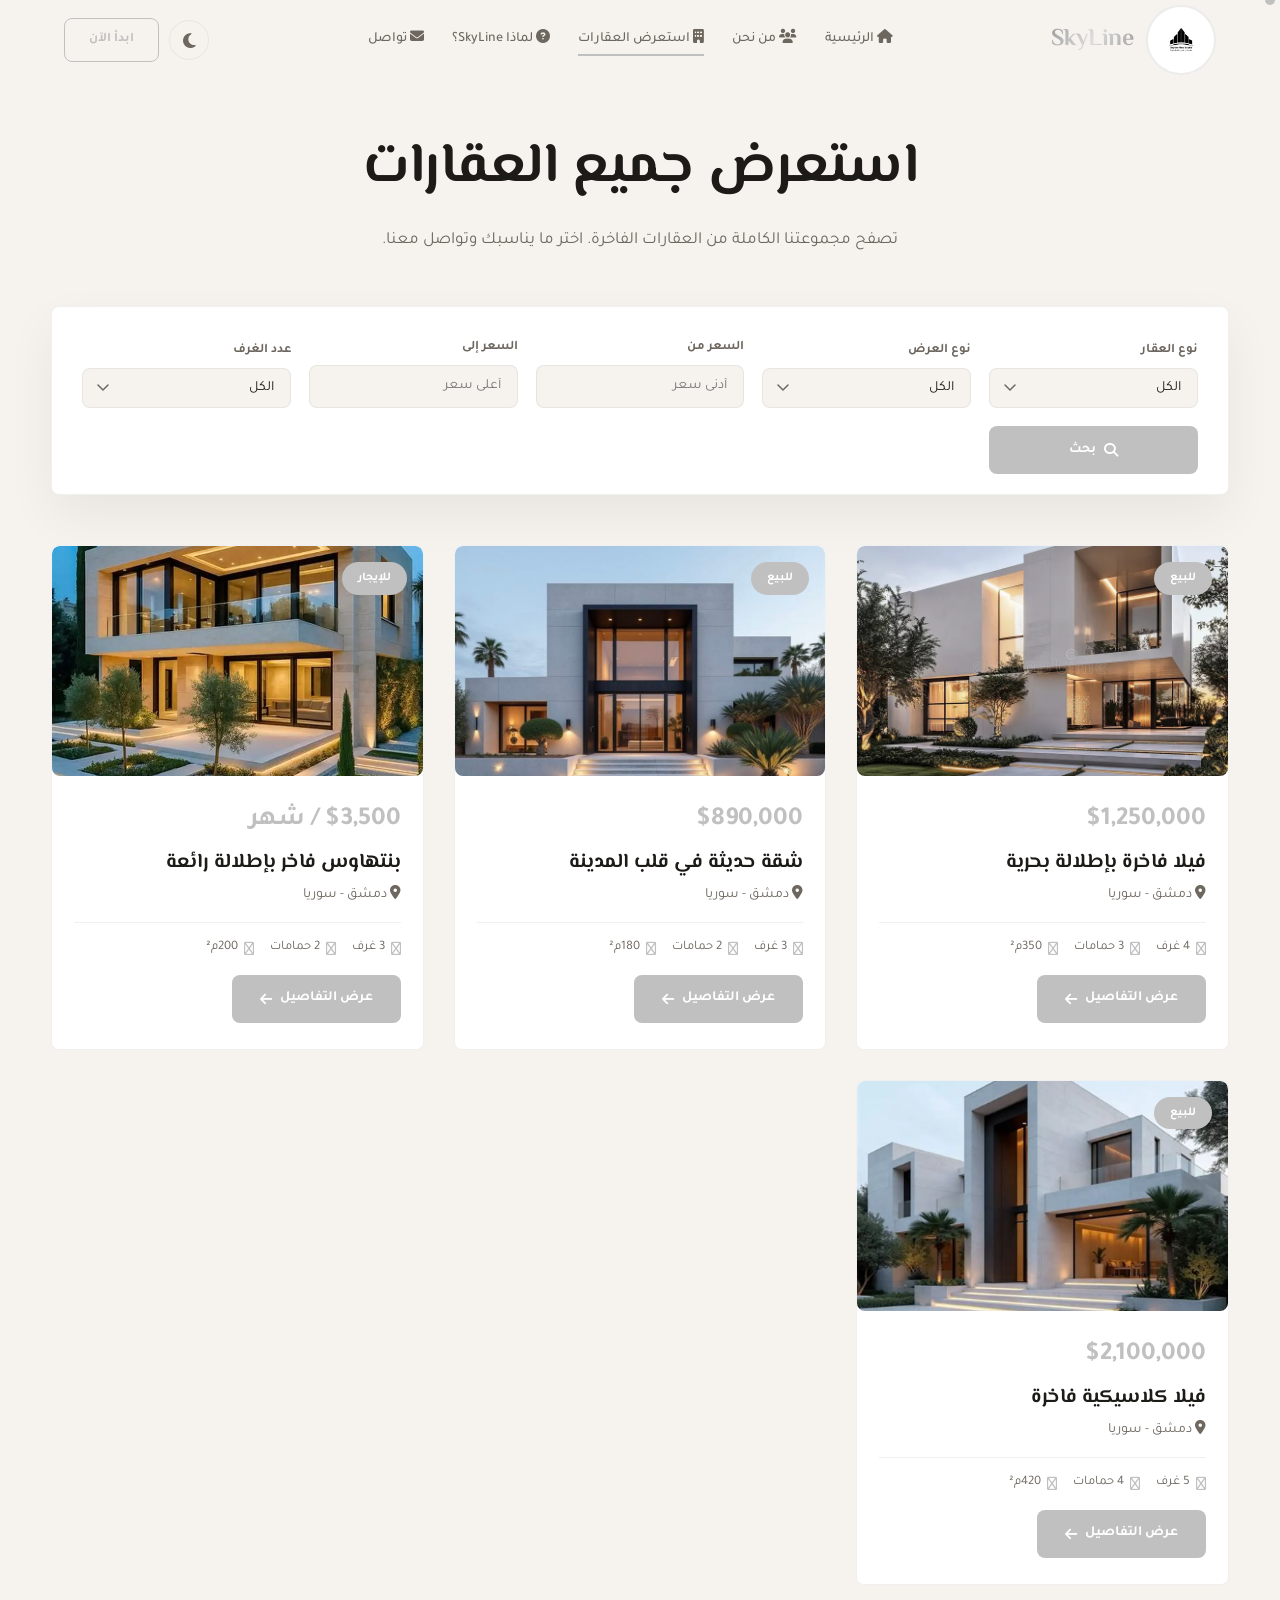
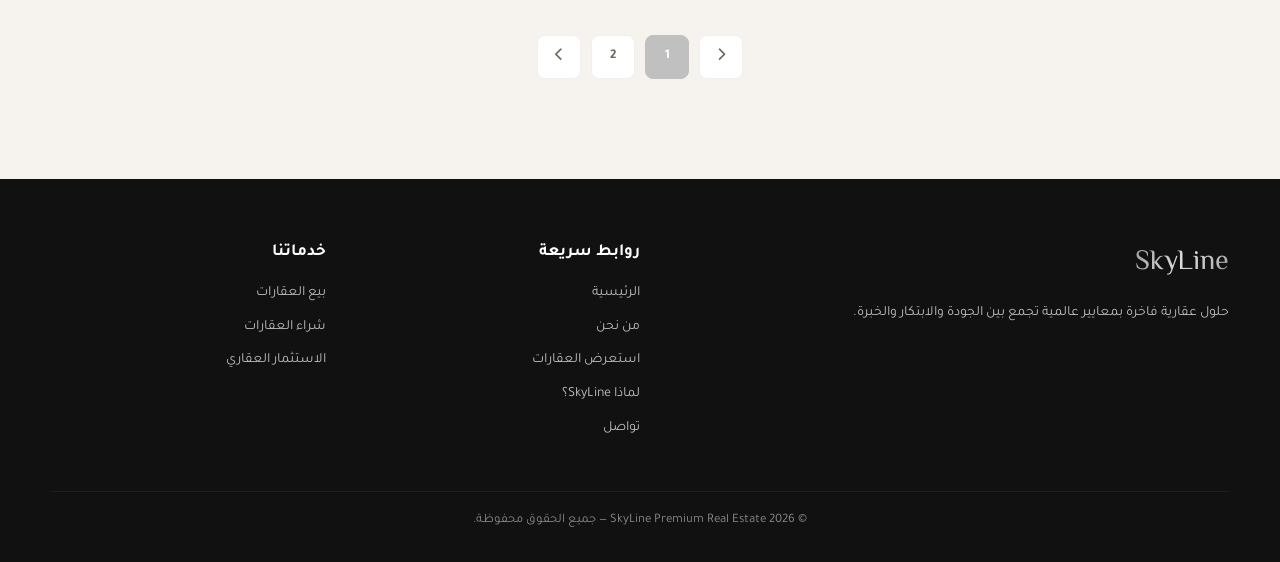
==== properties.html @ 8d7f26a7 "first commit" ====
<!DOCTYPE html>
<html lang="ar" dir="rtl">
<head>
  <meta charset="UTF-8" />
  <meta name="viewport" content="width=device-width, initial-scale=1.0" />
  <title>استعرض العقارات | SkyLine Premium</title>

  <!-- ====== الخطوط ====== -->
  <link rel="preconnect" href="https://fonts.googleapis.com" />
  <link rel="preconnect" href="https://fonts.gstatic.com" crossorigin />
  <link href="https://fonts.googleapis.com/css2?family=El+Messiri:wght@400;500;600;700&family=Tajawal:wght@300;400;500;700;800&display=swap" rel="stylesheet" />

  <!-- ====== Font Awesome ====== -->
  <link href="https://cdnjs.cloudflare.com/ajax/libs/font-awesome/6.6.0/css/all.min.css" rel="stylesheet" />

  <link rel="stylesheet" href="css/properties.css">
</head>

<body>

  <!-- ===== شاشة التحميل ===== -->
  <div class="loader" id="loader">
    <div class="loader-logo">
      <img src="img/1.jpg" alt="SkyLine" />
    </div>
    <div class="loader-bar-wrap">
      <div class="loader-bar"></div>
    </div>
    <p class="loader-text">نحن نبني ثقتك.. تفصيلاً تفصيلاً</p>
  </div>

  <!-- ===== المؤشر المخصص ===== -->
  <div class="cursor"></div>

  <!-- ===== الناف بار ===== -->
  <header class="navbar" id="navbar">
    <div class="nav-logo">
      <div class="nav-logo-badge">
        <img src="img/1.jpg" alt="شعار SkyLine" />
      </div>
      <div class="nav-logo-text">SkyLine</div>
    </div>

    <ul class="nav-links" id="navLinks">
      <button class="close-menu" id="closeMenu">
        <i class="fa-solid fa-xmark"></i>
      </button>
      <li><a href="index.html#hero"><i class="fa-solid fa-house"></i> الرئيسية</a></li>
      <li><a href="index.html#who"><i class="fa-solid fa-users"></i> من نحن</a></li>
      <li><a href="properties.html" class="active"><i class="fa-solid fa-building"></i> استعرض العقارات</a></li>
      <li><a href="index.html#faq"><i class="fa-solid fa-circle-question"></i> لماذا SkyLine؟</a></li>
      <li><a href="index.html#contact"><i class="fa-solid fa-envelope"></i> تواصل</a></li>
    </ul>

    <div class="nav-actions">
      <button class="theme-toggle" id="themeToggle" aria-label="تبديل الوضع">
        <i class="fa-solid fa-moon"></i>
      </button>
      <a href="index.html#contact" class="nav-cta">ابدأ الآن</a>
      <button class="nav-burger" id="navBurger" aria-label="فتح القائمة">
        <i class="fa-solid fa-bars"></i>
      </button>
    </div>
  </header>

  <div class="nav-overlay" id="navOverlay"></div>

  <!-- ===== صفحة العقارات ===== -->
  <section class="properties-page">
    <div class="container">

      <!-- العنوان -->
      <div class="properties-header">
        <h1>استعرض جميع العقارات</h1>
        <p>تصفح مجموعتنا الكاملة من العقارات الفاخرة. اختر ما يناسبك وتواصل معنا.</p>
      </div>

      <!-- الفلتر -->
      <div class="filter-section">
        <form id="filterForm">
          <div class="filter-grid">
            <div class="filter-group">
              <label>نوع العقار</label>
              <select id="propertyType">
                <option value="all">الكل</option>
                <option value="villa">فيلا</option>
                <option value="apartment">شقة</option>
                <option value="penthouse">بنتهاوس</option>
              </select>
            </div>
            <div class="filter-group">
              <label>نوع العرض</label>
              <select id="offerType">
                <option value="all">الكل</option>
                <option value="sale">للبيع</option>
                <option value="rent">للإيجار</option>
              </select>
            </div>
            <div class="filter-group">
              <label>السعر من</label>
              <input type="number" id="priceFrom" placeholder="أدنى سعر" />
            </div>
            <div class="filter-group">
              <label>السعر إلى</label>
              <input type="number" id="priceTo" placeholder="أعلى سعر" />
            </div>
            <div class="filter-group">
              <label>عدد الغرف</label>
              <select id="bedrooms">
                <option value="all">الكل</option>
                <option value="1">1</option>
                <option value="2">2</option>
                <option value="3">3</option>
                <option value="4">4+</option>
              </select>
            </div>
            <div class="filter-group" style="display:flex; align-items:end;">
              <button class="filter-btn" type="submit"><i class="fa-solid fa-magnifying-glass"></i> بحث</button>
            </div>
          </div>
        </form>
      </div>

      <!-- شبكة العقارات -->
      <div class="properties-grid" id="propertiesGrid">

        <!-- العقار 1 -->
        <div class="property-card" data-type="villa" data-offer="sale" data-price="1250000" data-bedrooms="4">
          <div class="property-card-image" onclick="window.location.href='property-detail.html?id=0'">
            <img src="img/9.jpg" alt="فيلا فاخرة" />
            <span class="property-tag">للبيع</span>
          </div>
          <div class="property-card-body">
            <div class="property-price">$1,250,000</div>
            <h3 class="property-title">فيلا فاخرة بإطلالة بحرية</h3>
            <div class="property-location"><i class="fa-solid fa-location-dot"></i> دمشق - سوريا</div>
            <div class="property-features">
              <span><i class="fa-regular fa-bed"></i> 4 غرف</span>
              <span><i class="fa-regular fa-bath"></i> 3 حمامات</span>
              <span><i class="fa-regular fa-ruler"></i> 350م²</span>
            </div>
            <a href="property-detail.html?id=0" class="property-detail-btn">
              عرض التفاصيل <i class="fa-solid fa-arrow-left"></i>
            </a>
          </div>
        </div>

        <!-- العقار 2 -->
        <div class="property-card" data-type="apartment" data-offer="sale" data-price="890000" data-bedrooms="3">
          <div class="property-card-image" onclick="window.location.href='property-detail.html?id=1'">
            <img src="img/8.jpg" alt="شقة حديثة" />
            <span class="property-tag">للبيع</span>
          </div>
          <div class="property-card-body">
            <div class="property-price">$890,000</div>
            <h3 class="property-title">شقة حديثة في قلب المدينة</h3>
            <div class="property-location"><i class="fa-solid fa-location-dot"></i> دمشق - سوريا</div>
            <div class="property-features">
              <span><i class="fa-regular fa-bed"></i> 3 غرف</span>
              <span><i class="fa-regular fa-bath"></i> 2 حمامات</span>
              <span><i class="fa-regular fa-ruler"></i> 180م²</span>
            </div>
            <a href="property-detail.html?id=1" class="property-detail-btn">
              عرض التفاصيل <i class="fa-solid fa-arrow-left"></i>
            </a>
          </div>
        </div>

        <!-- العقار 3 -->
        <div class="property-card" data-type="penthouse" data-offer="rent" data-price="3500" data-bedrooms="3">
          <div class="property-card-image" onclick="window.location.href='property-detail.html?id=2'">
            <img src="img/7.jpg" alt="بنتهاوس" />
            <span class="property-tag">للإيجار</span>
          </div>
          <div class="property-card-body">
            <div class="property-price">$3,500 / شهر</div>
            <h3 class="property-title">بنتهاوس فاخر بإطلالة رائعة</h3>
            <div class="property-location"><i class="fa-solid fa-location-dot"></i> دمشق - سوريا</div>
            <div class="property-features">
              <span><i class="fa-regular fa-bed"></i> 3 غرف</span>
              <span><i class="fa-regular fa-bath"></i> 2 حمامات</span>
              <span><i class="fa-regular fa-ruler"></i> 200م²</span>
            </div>
            <a href="property-detail.html?id=2" class="property-detail-btn">
              عرض التفاصيل <i class="fa-solid fa-arrow-left"></i>
            </a>
          </div>
        </div>

        <!-- العقار 4 -->
        <div class="property-card" data-type="villa" data-offer="sale" data-price="2100000" data-bedrooms="5">
          <div class="property-card-image" onclick="window.location.href='property-detail.html?id=3'">
            <img src="img/6.jpg" alt="فيلا كلاسيكية" />
            <span class="property-tag">للبيع</span>
          </div>
          <div class="property-card-body">
            <div class="property-price">$2,100,000</div>
            <h3 class="property-title">فيلا كلاسيكية فاخرة</h3>
            <div class="property-location"><i class="fa-solid fa-location-dot"></i> دمشق - سوريا</div>
            <div class="property-features">
              <span><i class="fa-regular fa-bed"></i> 5 غرف</span>
              <span><i class="fa-regular fa-bath"></i> 4 حمامات</span>
              <span><i class="fa-regular fa-ruler"></i> 420م²</span>
            </div>
            <a href="property-detail.html?id=3" class="property-detail-btn">
              عرض التفاصيل <i class="fa-solid fa-arrow-left"></i>
            </a>
          </div>
        </div>

        <!-- العقار 5 -->
        <div class="property-card" data-type="villa" data-offer="sale" data-price="1450000" data-bedrooms="4">
          <div class="property-card-image" onclick="window.location.href='property-detail.html?id=4'">
            <img src="img/5.jpg" alt="فيلا عصرية" />
            <span class="property-tag">للبيع</span>
          </div>
          <div class="property-card-body">
            <div class="property-price">$1,450,000</div>
            <h3 class="property-title">فيلا عصرية بإطلالة جبلية</h3>
            <div class="property-location"><i class="fa-solid fa-location-dot"></i> دمشق - سوريا</div>
            <div class="property-features">
              <span><i class="fa-regular fa-bed"></i> 4 غرف</span>
              <span><i class="fa-regular fa-bath"></i> 3 حمامات</span>
              <span><i class="fa-regular fa-ruler"></i> 380م²</span>
            </div>
            <a href="property-detail.html?id=4" class="property-detail-btn">
              عرض التفاصيل <i class="fa-solid fa-arrow-left"></i>
            </a>
          </div>
        </div>

        <!-- العقار 6 -->
        <div class="property-card" data-type="apartment" data-offer="sale" data-price="750000" data-bedrooms="2">
          <div class="property-card-image" onclick="window.location.href='property-detail.html?id=5'">
            <img src="img/4.jpg" alt="شقة راقية" />
            <span class="property-tag">للبيع</span>
          </div>
          <div class="property-card-body">
            <div class="property-price">$750,000</div>
            <h3 class="property-title">شقة راقية بموقع مميز</h3>
            <div class="property-location"><i class="fa-solid fa-location-dot"></i> دمشق - سوريا</div>
            <div class="property-features">
              <span><i class="fa-regular fa-bed"></i> 2 غرف</span>
              <span><i class="fa-regular fa-bath"></i> 2 حمامات</span>
              <span><i class="fa-regular fa-ruler"></i> 140م²</span>
            </div>
            <a href="property-detail.html?id=5" class="property-detail-btn">
              عرض التفاصيل <i class="fa-solid fa-arrow-left"></i>
            </a>
          </div>
        </div>

      </div>

      <!-- ترقيم الصفحات -->
      <div class="pagination" id="pagination">
        <button class="prev-page"><i class="fa-solid fa-chevron-right"></i></button>
        <button class="page-btn active" data-page="1">1</button>
        <button class="page-btn" data-page="2">2</button>
        <button class="page-btn" data-page="3">3</button>
        <button class="next-page"><i class="fa-solid fa-chevron-left"></i></button>
      </div>
    </div>
  </section>

  <!-- ===== نافذة تفاصيل العقار (Modal) ===== -->
  <div class="modal-overlay" id="modalOverlay" onclick="closeModalOutside(event)">
    <div class="modal-content">
      <button class="modal-close" onclick="closeModal()"><i class="fa-solid fa-xmark"></i></button>

      <div class="modal-gallery">
        <div class="main-img">
          <img id="modalMainImg" src="img/9.jpg" alt="صورة العقار" />
        </div>
        <div class="thumbnails">
          <img src="img/9.jpg" alt="" onclick="changeMainImg(this.src)" />
          <img src="img/8.jpg" alt="" onclick="changeMainImg(this.src)" />
          <img src="img/7.jpg" alt="" onclick="changeMainImg(this.src)" />
          <img src="img/6.jpg" alt="" onclick="changeMainImg(this.src)" />
        </div>
      </div>

      <div class="modal-details">
        <h2 id="modalTitle">فيلا فاخرة بإطلالة بحرية</h2>
        <div class="modal-price" id="modalPrice">$1,250,000</div>
        <div class="modal-location" id="modalLocation"><i class="fa-solid fa-location-dot"></i> دمشق - سوريا</div>
        <p class="modal-description" id="modalDescription">
          تتميز هذه الفيلا الفاخرة بتصميم عصري وإطلالة بحرية ساحرة. تتكون من 4 غرف نوم واسعة، 3 حمامات، وصالة معيشة مفتوحة. المطبخ مجهز بأحدث التقنيات، والحديقة الخارجية توفر مساحة مثالية للاسترخاء.
        </p>
        <div class="modal-specs">
          <div class="spec"><strong>350م²</strong><span>المساحة</span></div>
          <div class="spec"><strong>4</strong><span>غرف نوم</span></div>
          <div class="spec"><strong>3</strong><span>حمامات</span></div>
          <div class="spec"><strong>2022</strong><span>سنة البناء</span></div>
        </div>
        <a href="index.html#contact" class="modal-contact-btn">
          تواصل لمعرفة التفاصيل <i class="fa-solid fa-arrow-left"></i>
        </a>
      </div>
    </div>
  </div>

  <!-- ===== الفوتر ===== -->
  <footer>
    <div class="container">
      <div class="footer-grid">
        <div>
          <div class="footer-logo">SkyLine</div>
          <p class="footer-about">حلول عقارية فاخرة بمعايير عالمية تجمع بين الجودة والابتكار والخبرة.</p>
        </div>
        <div>
          <h3 style="margin-bottom:14px;font-size:17px;">روابط سريعة</h3>
          <div class="footer-links">
            <a href="index.html#hero">الرئيسية</a>
            <a href="index.html#who">من نحن</a>
            <a href="properties.html">استعرض العقارات</a>
            <a href="index.html#faq">لماذا SkyLine؟</a>
            <a href="index.html#contact">تواصل</a>
          </div>
        </div>
        <div>
          <h3 style="margin-bottom:14px;font-size:17px;">خدماتنا</h3>
          <div class="footer-links">
            <a href="#">بيع العقارات</a>
            <a href="#">شراء العقارات</a>
            <a href="#">الاستثمار العقاري</a>
          </div>
        </div>
      </div>
      <div class="footer-bottom">© 2026 SkyLine Premium Real Estate — جميع الحقوق محفوظة.</div>
    </div>
  </footer>

  <!-- ===== زر العودة للأعلى ===== -->
  <a href="#" class="to-top" id="toTop"><i class="fa-solid fa-arrow-up"></i></a>

  <script src="js/properties.js"></script>

</body>
</html>
---- css/properties.css ----
/* ============================================================
       CSS صفحة العقارات (نفس الكود السابق)
       ============================================================ */

    * {
      margin: 0;
      padding: 0;
      box-sizing: border-box;
    }

    :root {
      --silver: #c0c0c0;
      --silver-light: #ececec;
      --silver-dark: #8e8e8e;
      --bg: #f6f3ef;
      --bg2: #ece7df;
      --surface: #ffffff;
      --surface2: #f5f1ea;
      --text: #1d1b18;
      --text2: #6d675f;
      --line: rgba(0, 0, 0, 0.06);
      --glass: rgba(255, 255, 255, 0.7);
      --shadow: 0 20px 50px rgba(0, 0, 0, 0.06);
      --font-title: 'El Messiri', serif;
      --font-body: 'Tajawal', sans-serif;
      --radius: 8px;
      --transition: 0.4s cubic-bezier(0.22, 1, 0.36, 1);
    }

    [data-theme="dark"] {
      --bg: #121110;
      --bg2: #181715;
      --surface: #1d1c1a;
      --surface2: #252321;
      --text: #f3efe8;
      --text2: #aea89f;
      --line: rgba(255, 255, 255, 0.06);
      --glass: rgba(20, 20, 20, 0.7);
    }

    html {
      scroll-behavior: smooth;
    }

    body {
      font-family: var(--font-body);
      background: var(--bg);
      color: var(--text);
      overflow-x: hidden;
      direction: rtl;
      transition: 0.5s;
      line-height: 1.7;
    }

    img {
      display: block;
      max-width: 100%;
      border-radius: var(--radius);
    }
    a {
      color: inherit;
      text-decoration: none;
    }
    ul {
      list-style: none;
    }
    button {
      border: none;
      background: none;
      cursor: pointer;
      font-family: inherit;
    }

    .container {
      width: min(1360px, 92%);
      margin: auto;
    }

    /* ============================================================
       شاشة التحميل
       ============================================================ */
    .loader {
      position: fixed;
      inset: 0;
      background: var(--bg);
      display: flex;
      flex-direction: column;
      align-items: center;
      justify-content: center;
      z-index: 99999;
      transition: 0.8s var(--transition);
      gap: 28px;
    }
    .loader.hide {
      opacity: 0;
      visibility: hidden;
      pointer-events: none;
    }
    .loader-logo {
      width: 180px;
      height: 180px;
      border-radius: 50%;
      background: #fff;
      display: flex;
      align-items: center;
      justify-content: center;
      box-shadow: 0 20px 50px rgba(0, 0, 0, 0.08);
      border: 2px solid var(--silver-light);
      animation: loaderPulse 1.8s ease-in-out infinite;
    }
    .loader-logo img {
      width: 72%;
    }
    @keyframes loaderPulse {
      0%,
      100% {
        transform: scale(1);
      }
      50% {
        transform: scale(1.04);
        box-shadow: 0 25px 60px rgba(192, 192, 192, 0.2);
      }
    }
    .loader-bar-wrap {
      width: 220px;
      height: 3px;
      background: rgba(192, 192, 192, 0.15);
      border-radius: 10px;
      overflow: hidden;
      position: relative;
    }
    .loader-bar {
      position: absolute;
      right: 0;
      top: 0;
      height: 100%;
      width: 0%;
      background: linear-gradient(90deg, var(--silver-light), var(--silver), var(--silver-light));
      border-radius: 10px;
      animation: loadBar 1.6s ease-in-out infinite;
    }
    @keyframes loadBar {
      0% {
        width: 0%;
        right: 0;
        left: auto;
      }
      50% {
        width: 70%;
        right: 0;
        left: auto;
      }
      100% {
        width: 0%;
        right: 100%;
        left: auto;
      }
    }
    .loader-text {
      font-size: 15px;
      letter-spacing: 2px;
      color: var(--text2);
      font-weight: 500;
      font-family: var(--font-title);
      margin-top: 6px;
      opacity: 0.8;
    }

    /* ============================================================
       الناف بار
       ============================================================ */
    .navbar {
      position: fixed;
      inset: 0 0 auto 0;
      height: 80px;
      display: flex;
      align-items: center;
      justify-content: space-between;
      padding-inline: 5vw;
      z-index: 999;
      transition: 0.5s var(--transition);
      transform: translateY(-100%);
      opacity: 0;
    }
    .navbar.show {
      transform: translateY(0);
      opacity: 1;
    }
    .navbar.solid {
      backdrop-filter: blur(18px);
      background: var(--glass);
      border-bottom: 1px solid var(--line);
    }

    .nav-logo {
      display: flex;
      align-items: center;
      gap: 12px;
    }
    .nav-logo-badge {
      width: 70px;
      height: 70px;
      border-radius: 50%;
      background: #fff;
      display: flex;
      align-items: center;
      justify-content: center;
      overflow: hidden;
      border: 2px solid var(--silver-light);
      flex-shrink: 0;
    }
    .nav-logo-badge img {
      width: 72%;
    }
    .nav-logo-text {
      font-size: 24px;
      font-family: var(--font-title);
      background: linear-gradient(120deg, #999, #ddd, #999);
      -webkit-background-clip: text;
      -webkit-text-fill-color: transparent;
      font-weight: 700;
    }

    .nav-links {
      display: flex;
      align-items: center;
      gap: 28px;
    }
    .nav-links li {
      position: relative;
    }
    .nav-links a {
      font-size: 14px;
      color: var(--text2);
      transition: 0.35s;
      font-weight: 500;
      padding: 6px 0;
      position: relative;
    }
    .nav-links a::after {
      content: "";
      position: absolute;
      right: 0;
      bottom: -4px;
      width: 0;
      height: 2px;
      background: var(--silver);
      transition: 0.5s cubic-bezier(0.22, 1, 0.36, 1);
    }
    .nav-links a:hover {
      color: var(--silver);
    }
    .nav-links a:hover::after {
      width: 100%;
    }
    .nav-links a.active {
      color: var(--text2);
    }
    .nav-links a.active::after {
      width: 100%;
      background: var(--silver);
      animation: activeSlide 0.6s cubic-bezier(0.22, 1, 0.36, 1);
    }
    @keyframes activeSlide {
      0% {
        width: 0;
        right: 50%;
      }
      50% {
        width: 100%;
        right: 0;
      }
      100% {
        width: 100%;
        right: 0;
      }
    }

    .nav-actions {
      display: flex;
      align-items: center;
      gap: 10px;
    }
    .theme-toggle {
      width: 40px;
      height: 40px;
      border-radius: 50%;
      border: 1px solid var(--line);
      display: flex;
      align-items: center;
      justify-content: center;
      transition: 0.35s;
      font-size: 17px;
      color: var(--text2);
    }
    .theme-toggle:hover {
      background: var(--silver);
      color: #fff;
    }
    .nav-cta {
      padding: 10px 24px;
      border: 1.5px solid var(--silver);
      border-radius: var(--radius);
      color: var(--silver);
      font-weight: 700;
      transition: 0.35s;
      font-size: 13px;
    }
    .nav-cta:hover {
      background: var(--silver);
      color: #fff;
    }
    .nav-burger {
      display: none;
      width: 40px;
      height: 40px;
      border-radius: var(--radius);
      background: var(--silver);
      color: #fff;
      align-items: center;
      justify-content: center;
      font-size: 18px;
      transition: 0.3s;
    }
    .nav-burger:hover {
      background: var(--silver-dark);
    }
    .nav-overlay {
      position: fixed;
      inset: 0;
      background: rgba(0, 0, 0, 0.35);
      backdrop-filter: blur(3px);
      opacity: 0;
      visibility: hidden;
      transition: 0.4s;
      z-index: 998;
    }
    .nav-overlay.active {
      opacity: 1;
      visibility: visible;
    }
    .close-menu {
      display: none;
      font-size: 24px;
      color: var(--text2);
      padding: 8px 0 20px 0;
      width: 100%;
      text-align: right;
      transition: 0.3s;
    }
    .close-menu:hover {
      color: var(--text);
    }

    @media (max-width: 992px) {
      .nav-links {
        position: fixed;
        top: 0;
        right: -100%;
        width: 310px;
        max-width: 84%;
        height: 100vh;
        background: var(--glass);
        backdrop-filter: blur(24px);
        -webkit-backdrop-filter: blur(24px);
        border-left: 1px solid var(--line);
        display: flex;
        flex-direction: column;
        align-items: flex-start;
        padding: 30px 32px 40px;
        gap: 0;
        transition: 0.5s var(--transition);
        z-index: 999;
        overflow-y: auto;
        box-shadow: -20px 0 60px rgba(0, 0, 0, 0.06);
      }
      .nav-links.active {
        right: 0;
      }
      .nav-links li {
        width: 100%;
      }
      .nav-links a {
        display: flex;
        align-items: center;
        width: 100%;
        padding: 16px 0;
        font-size: 17px;
        border-bottom: 1px solid var(--line);
        font-weight: 500;
        color: var(--text2);
        transition: 0.3s;
        gap: 6px;
      }
      .nav-links a:hover {
        color: var(--text);
        padding-right: 6px;
      }
      .nav-links a::after {
        display: none;
      }
      .nav-links a i {
        margin-left: 14px;
        width: 28px;
        font-size: 18px;
        color: #6d675f;
        transition: 0.3s;
      }
      .nav-links a:hover i {
        color: #1d1b18;
      }
      .nav-links a.active {
        color: var(--text);
        font-weight: 600;
      }
      .nav-links a.active i {
        color: #1d1b18;
      }
      .close-menu {
        display: block;
      }
      .nav-cta {
        display: none;
      }
      .nav-burger {
        display: flex;
      }
      .nav-logo-text {
        font-size: 18px;
      }
      .nav-logo-badge {
        width: 58px;
        height: 58px;
      }
    }

    @media (max-width: 480px) {
      .navbar {
        height: 68px;
        padding-inline: 4vw;
      }
      .nav-logo-badge {
        width: 52px;
        height: 52px;
      }
      .nav-logo-text {
        font-size: 16px;
      }
      .nav-links {
        padding: 22px 22px 30px;
        width: 280px;
      }
      .nav-links a {
        font-size: 15px;
        padding: 14px 0;
      }
      .nav-links a i {
        font-size: 16px;
        width: 24px;
      }
    }

    /* ============================================================
       صفحة العقارات
       ============================================================ */
    .properties-page {
      padding-top: 120px;
      padding-bottom: 100px;
      background: var(--bg);
    }

    .properties-header {
      text-align: center;
      margin-bottom: 50px;
    }
    .properties-header h1 {
      font-family: var(--font-title);
      font-size: clamp(36px, 5vw, 56px);
      margin-bottom: 12px;
    }
    .properties-header p {
      color: var(--text2);
      font-size: 17px;
      max-width: 600px;
      margin: 0 auto;
    }

    /* ===== فلتر ===== */
    .filter-section {
      background: var(--surface);
      border: 1px solid var(--line);
      border-radius: var(--radius);
      padding: 30px 30px 20px;
      margin-bottom: 50px;
      box-shadow: var(--shadow);
    }
    .filter-grid {
      display: grid;
      grid-template-columns: repeat(auto-fit, minmax(180px, 1fr));
      gap: 18px;
      align-items: end;
    }
    .filter-group label {
      display: block;
      font-size: 13px;
      font-weight: 600;
      color: var(--text2);
      margin-bottom: 6px;
    }
    .filter-group select,
    .filter-group input {
      width: 100%;
      padding: 12px 16px;
      background: var(--bg);
      border: 1.5px solid var(--line);
      border-radius: var(--radius);
      color: var(--text);
      font-family: inherit;
      font-size: 14px;
      transition: 0.3s;
      appearance: none;
      -webkit-appearance: none;
    }
    .filter-group select {
      background-image: url("data:image/svg+xml,%3Csvg xmlns='http://www.w3.org/2000/svg' width='12' height='8' viewBox='0 0 12 8'%3E%3Cpath d='M1 1l5 5 5-5' stroke='%236d675f' stroke-width='1.5' fill='none' stroke-linecap='round'/%3E%3C/svg%3E");
      background-repeat: no-repeat;
      background-position: left 14px center;
    }
    .filter-group select:focus,
    .filter-group input:focus {
      border-color: var(--silver);
      outline: none;
    }
    .filter-btn {
      padding: 12px 32px;
      background: var(--silver);
      color: #fff;
      border-radius: var(--radius);
      font-weight: 700;
      transition: 0.35s;
      font-size: 14px;
      cursor: pointer;
      border: none;
      height: 48px;
      display: flex;
      align-items: center;
      justify-content: center;
      gap: 8px;
      width: 100%;
    }
    .filter-btn:hover {
      background: var(--silver-dark);
    }

    /* ===== شبكة العقارات ===== */
    .properties-grid {
      display: grid;
      grid-template-columns: repeat(auto-fill, minmax(300px, 1fr));
      gap: 30px;
    }

    .property-card {
      background: var(--surface);
      border: 1px solid var(--line);
      border-radius: var(--radius);
      overflow: hidden;
      transition: 0.4s var(--transition);
    }
    .property-card:hover {
      transform: translateY(-8px);
      box-shadow: var(--shadow);
    }

    .property-card-image {
      position: relative;
      height: 230px;
      overflow: hidden;
      cursor: pointer;
    }
    .property-card-image img {
      width: 100%;
      height: 100%;
      object-fit: cover;
      transition: transform 0.6s var(--transition);
    }
    .property-card:hover .property-card-image img {
      transform: scale(1.05);
    }

    .property-card-image .property-tag {
      position: absolute;
      top: 16px;
      right: 16px;
      background: var(--silver);
      color: #fff;
      padding: 6px 16px;
      border-radius: 20px;
      font-size: 12px;
      font-weight: 600;
    }

    .property-card-body {
      padding: 22px 22px 26px;
    }
    .property-card-body .property-price {
      color: var(--silver);
      font-size: 26px;
      font-weight: 700;
      margin-bottom: 4px;
    }
    .property-card-body .property-title {
      font-family: var(--font-title);
      font-size: 20px;
      margin-bottom: 4px;
    }
    .property-card-body .property-location {
      color: var(--text2);
      font-size: 14px;
      margin-bottom: 14px;
    }
    .property-card-body .property-features {
      display: flex;
      gap: 16px;
      flex-wrap: wrap;
      margin-bottom: 16px;
      padding-top: 14px;
      border-top: 1px solid var(--line);
    }
    .property-card-body .property-features span {
      font-size: 13px;
      color: var(--text2);
      display: flex;
      align-items: center;
      gap: 6px;
    }
    .property-card-body .property-features span i {
      color: var(--silver);
    }

    .property-card-body .property-detail-btn {
      display: inline-flex;
      align-items: center;
      gap: 8px;
      padding: 12px 28px;
      background: var(--silver);
      color: #fff;
      border-radius: var(--radius);
      font-weight: 600;
      transition: 0.35s;
      font-size: 14px;
      border: none;
      cursor: pointer;
    }
    .property-card-body .property-detail-btn:hover {
      background: var(--silver-dark);
      gap: 14px;
    }

    /* ===== ترقيم الصفحات ===== */
    .pagination {
      display: flex;
      justify-content: center;
      gap: 10px;
      margin-top: 50px;
      flex-wrap: wrap;
    }
    .pagination button {
      width: 44px;
      height: 44px;
      border-radius: var(--radius);
      border: 1px solid var(--line);
      background: var(--surface);
      color: var(--text2);
      font-weight: 600;
      transition: 0.3s;
      cursor: pointer;
    }
    .pagination button:hover,
    .pagination button.active {
      background: var(--silver);
      color: #fff;
      border-color: var(--silver);
    }

    /* ============================================================
       استجابة الجوال – كل 2 منتجين جنب بعض
       ============================================================ */
    @media (max-width: 600px) {
      .properties-grid {
        grid-template-columns: repeat(2, 1fr);
        gap: 14px;
      }

      .property-card-image {
        height: 150px;
      }

      .property-card-body {
        padding: 14px 12px 18px;
      }

      .property-card-body .property-price {
        font-size: 18px;
      }

      .property-card-body .property-title {
        font-size: 15px;
      }

      .property-card-body .property-location {
        font-size: 12px;
        margin-bottom: 8px;
      }

      .property-card-body .property-features {
        gap: 10px;
        padding-top: 10px;
        margin-bottom: 12px;
      }

      .property-card-body .property-features span {
        font-size: 11px;
        gap: 4px;
      }

      .property-card-body .property-features span i {
        font-size: 11px;
      }

      .property-card-body .property-detail-btn {
        padding: 8px 14px;
        font-size: 12px;
        gap: 4px;
        width: 100%;
        justify-content: center;
      }

      .property-card-image .property-tag {
        font-size: 10px;
        padding: 4px 12px;
        top: 10px;
        right: 10px;
      }

      .filter-grid {
        grid-template-columns: 1fr 1fr;
        gap: 12px;
      }

      .filter-group label {
        font-size: 12px;
      }
      .filter-group select,
      .filter-group input {
        padding: 10px 12px;
        font-size: 13px;
      }

      .filter-btn {
        height: 42px;
        font-size: 13px;
        padding: 8px 16px;
      }

      .properties-header h1 {
        font-size: 28px;
      }
      .properties-header p {
        font-size: 14px;
      }

      .pagination button {
        width: 38px;
        height: 38px;
        font-size: 14px;
      }
    }

    @media (max-width: 400px) {
      .properties-grid {
        gap: 10px;
      }
      .property-card-image {
        height: 120px;
      }
      .property-card-body .property-price {
        font-size: 15px;
      }
      .property-card-body .property-title {
        font-size: 13px;
      }
      .property-card-body .property-detail-btn {
        font-size: 10px;
        padding: 6px 10px;
      }
      .filter-grid {
        grid-template-columns: 1fr;
      }
    }

    /* ============================================================
       الفوتر
       ============================================================ */
    footer {
      background: #111;
      color: #fff;
      padding: 60px 0 30px;
    }
    .footer-grid {
      display: grid;
      grid-template-columns: 2fr 1fr 1fr;
      gap: 40px;
    }
    .footer-logo {
      font-size: 28px;
      font-family: var(--font-title);
      margin-bottom: 12px;
      background: linear-gradient(120deg, #999, #ddd, #999);
      -webkit-background-clip: text;
      -webkit-text-fill-color: transparent;
      display: inline-block;
    }
    .footer-about {
      color: #bdbdbd;
      line-height: 2;
      font-size: 14px;
    }
    .footer-links {
      display: flex;
      flex-direction: column;
      gap: 10px;
    }
    .footer-links a {
      color: #bdbdbd;
      transition: 0.3s;
      font-size: 14px;
    }
    .footer-links a:hover {
      color: var(--silver);
      padding-right: 6px;
    }
    .footer-bottom {
      margin-top: 50px;
      padding-top: 18px;
      border-top: 1px solid rgba(255, 255, 255, 0.06);
      text-align: center;
      color: #888;
      font-size: 13px;
    }
    @media (max-width: 992px) {
      .footer-grid {
        grid-template-columns: 1fr 1fr;
        gap: 30px;
      }
    }
    @media (max-width: 768px) {
      .footer-grid {
        grid-template-columns: 1fr;
        text-align: center;
      }
    }

    /* ============================================================
       نافذة تفاصيل العقار (Modal)
       ============================================================ */
    .modal-overlay {
      position: fixed;
      inset: 0;
      background: rgba(0, 0, 0, 0.6);
      backdrop-filter: blur(6px);
      z-index: 9999;
      display: flex;
      align-items: center;
      justify-content: center;
      opacity: 0;
      visibility: hidden;
      transition: 0.4s var(--transition);
      padding: 20px;
    }
    .modal-overlay.active {
      opacity: 1;
      visibility: visible;
    }

    .modal-content {
      background: var(--surface);
      border-radius: var(--radius);
      max-width: 900px;
      width: 100%;
      max-height: 90vh;
      overflow-y: auto;
      padding: 40px;
      position: relative;
      transform: scale(0.95);
      transition: 0.4s var(--transition);
    }
    .modal-overlay.active .modal-content {
      transform: scale(1);
    }

    .modal-close {
      position: sticky;
      top: 0;
      left: 100%;
      width: 44px;
      height: 44px;
      border-radius: 50%;
      background: var(--silver);
      color: #fff;
      display: flex;
      align-items: center;
      justify-content: center;
      font-size: 20px;
      cursor: pointer;
      transition: 0.3s;
      border: none;
      float: left;
      margin-bottom: 10px;
      z-index: 10;
    }
    .modal-close:hover {
      background: var(--silver-dark);
      transform: rotate(90deg);
    }

    .modal-gallery {
      display: grid;
      grid-template-columns: 2fr 1fr;
      gap: 12px;
      margin-bottom: 30px;
    }
    .modal-gallery .main-img {
      height: 350px;
      overflow: hidden;
      border-radius: var(--radius);
    }
    .modal-gallery .main-img img {
      width: 100%;
      height: 100%;
      object-fit: cover;
    }
    .modal-gallery .thumbnails {
      display: grid;
      grid-template-columns: 1fr 1fr;
      gap: 12px;
    }
    .modal-gallery .thumbnails img {
      height: 167px;
      width: 100%;
      object-fit: cover;
      border-radius: var(--radius);
      cursor: pointer;
      transition: 0.3s;
    }
    .modal-gallery .thumbnails img:hover {
      opacity: 0.8;
    }

    .modal-details h2 {
      font-family: var(--font-title);
      font-size: 30px;
      margin-bottom: 6px;
    }
    .modal-details .modal-price {
      color: var(--silver);
      font-size: 28px;
      font-weight: 700;
      margin-bottom: 16px;
    }
    .modal-details .modal-location {
      color: var(--text2);
      margin-bottom: 16px;
    }
    .modal-details .modal-description {
      color: var(--text2);
      line-height: 2;
      margin-bottom: 20px;
    }
    .modal-details .modal-specs {
      display: grid;
      grid-template-columns: repeat(auto-fit, minmax(150px, 1fr));
      gap: 12px;
      margin-bottom: 24px;
    }
    .modal-details .modal-specs .spec {
      background: var(--bg);
      padding: 14px 18px;
      border-radius: var(--radius);
      text-align: center;
    }
    .modal-details .modal-specs .spec strong {
      display: block;
      font-size: 18px;
      color: var(--text);
    }
    .modal-details .modal-specs .spec span {
      font-size: 13px;
      color: var(--text2);
    }

    .modal-contact-btn {
      display: inline-flex;
      align-items: center;
      gap: 10px;
      padding: 14px 36px;
      background: var(--silver);
      color: #fff;
      border-radius: var(--radius);
      font-weight: 700;
      transition: 0.35s;
      border: none;
      cursor: pointer;
      font-size: 16px;
    }
    .modal-contact-btn:hover {
      background: var(--silver-dark);
      gap: 16px;
    }

    @media (max-width: 768px) {
      .modal-gallery {
        grid-template-columns: 1fr;
      }
      .modal-gallery .thumbnails {
        grid-template-columns: repeat(4, 1fr);
      }
      .modal-gallery .thumbnails img {
        height: 80px;
      }
      .modal-content {
        padding: 24px;
      }
      .modal-close {
        left: 0;
        float: none;
        margin-right: auto;
        margin-bottom: 16px;
      }
    }

    /* ===== زر العودة للأعلى ===== */
    .to-top {
      position: fixed;
      left: 24px;
      bottom: 28px;
      width: 55px;
      height: 55px;
      display: flex;
      align-items: center;
      justify-content: center;
      background: var(--silver);
      color: #fff;
      border-radius: 50%;
      box-shadow: var(--shadow);
      opacity: 0;
      visibility: hidden;
      transition: 0.35s;
      z-index: 999;
    }
    .to-top.show {
      opacity: 1;
      visibility: visible;
    }
    .to-top:hover {
      transform: translateY(-4px);
    }

    .cursor {
      position: fixed;
      width: 10px;
      height: 10px;
      border-radius: 50%;
      background: var(--silver);
      pointer-events: none;
      z-index: 999999;
      transform: translate(-50%, -50%);
      transition: width 0.25s, height 0.25s, background 0.25s;
      display: none;
    }
    @media (pointer: fine) {
      .cursor {
        display: block;
      }
    }
    .cursor.active {
      width: 44px;
      height: 44px;
      background: rgba(192, 192, 192, 0.15);
      backdrop-filter: blur(4px);
    }
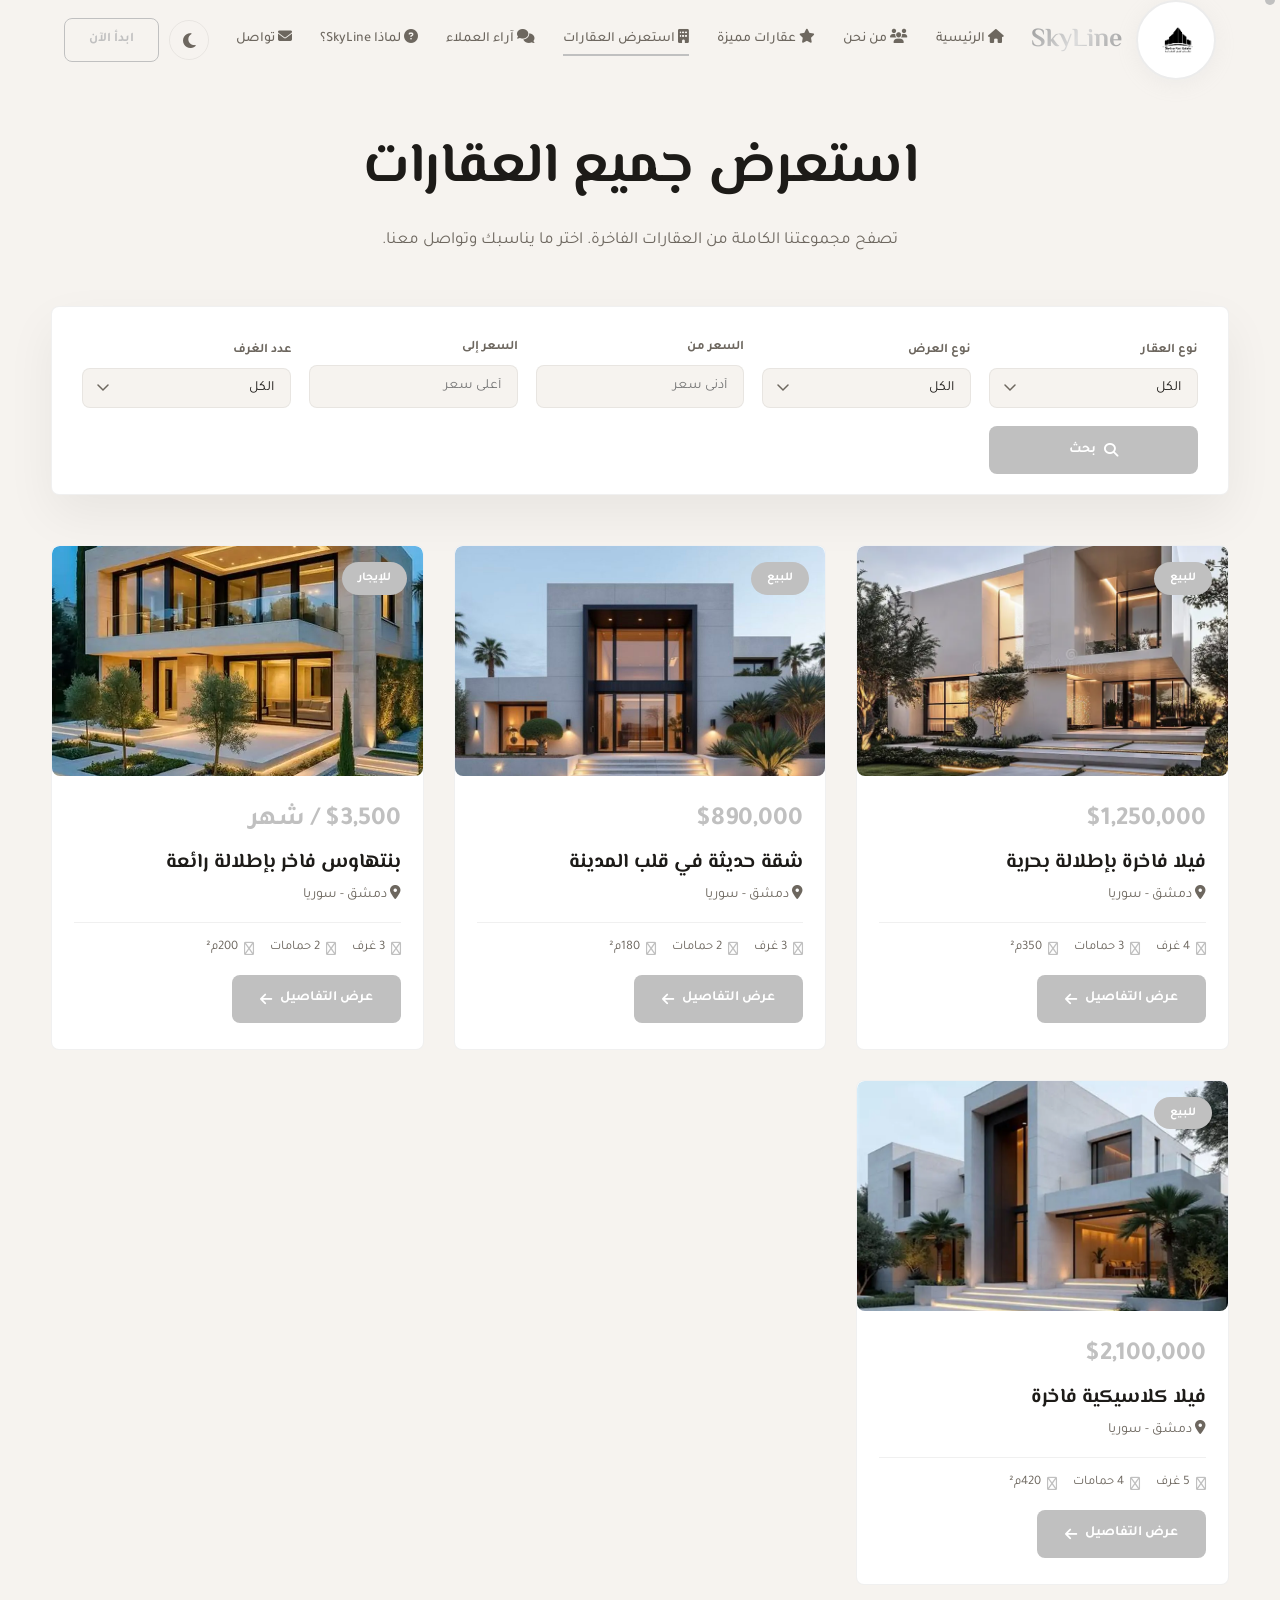
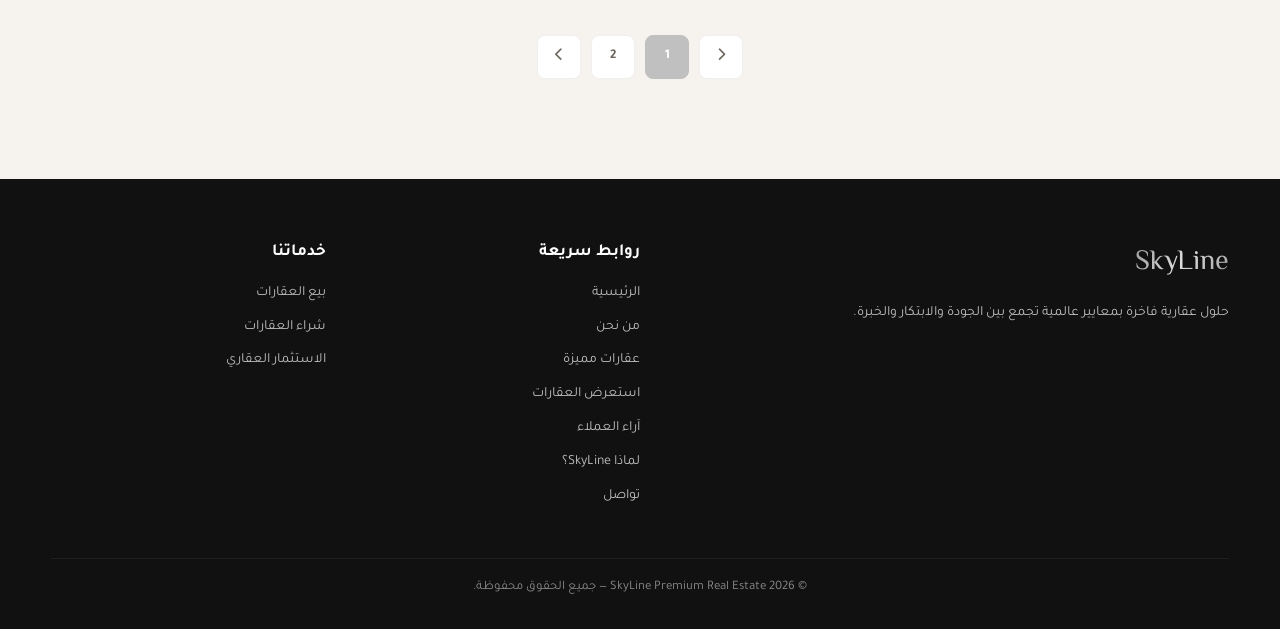
==== commit 3481cec0: "first commit" ====
--- a/properties.html
+++ b/properties.html
@@ -5,6 +5,11 @@
   <meta name="viewport" content="width=device-width, initial-scale=1.0" />
   <title>استعرض العقارات | SkyLine Premium</title>
 
+  <!-- ====== Favicon ====== -->
+  <link rel="icon" type="image/jpeg" sizes="32x32" href="img/90.jpg" />
+  <link rel="icon" type="image/jpeg" sizes="16x16" href="img/90.jpg" />
+  <link rel="apple-touch-icon" sizes="180x180" href="img/90.jpg" />
+
   <!-- ====== الخطوط ====== -->
   <link rel="preconnect" href="https://fonts.googleapis.com" />
   <link rel="preconnect" href="https://fonts.gstatic.com" crossorigin />
@@ -47,7 +52,9 @@
       </button>
       <li><a href="index.html#hero"><i class="fa-solid fa-house"></i> الرئيسية</a></li>
       <li><a href="index.html#who"><i class="fa-solid fa-users"></i> من نحن</a></li>
+      <li><a href="index.html#featured"><i class="fa-solid fa-star"></i> عقارات مميزة</a></li>
       <li><a href="properties.html" class="active"><i class="fa-solid fa-building"></i> استعرض العقارات</a></li>
+      <li><a href="index.html#testimonials"><i class="fa-solid fa-comments"></i> آراء العملاء</a></li>
       <li><a href="index.html#faq"><i class="fa-solid fa-circle-question"></i> لماذا SkyLine؟</a></li>
       <li><a href="index.html#contact"><i class="fa-solid fa-envelope"></i> تواصل</a></li>
     </ul>
@@ -69,13 +76,11 @@
   <section class="properties-page">
     <div class="container">
 
-      <!-- العنوان -->
       <div class="properties-header">
         <h1>استعرض جميع العقارات</h1>
         <p>تصفح مجموعتنا الكاملة من العقارات الفاخرة. اختر ما يناسبك وتواصل معنا.</p>
       </div>
 
-      <!-- الفلتر -->
       <div class="filter-section">
         <form id="filterForm">
           <div class="filter-grid">
@@ -121,9 +126,7 @@
         </form>
       </div>
 
-      <!-- شبكة العقارات -->
       <div class="properties-grid" id="propertiesGrid">
-
         <!-- العقار 1 -->
         <div class="property-card" data-type="villa" data-offer="sale" data-price="1250000" data-bedrooms="4">
           <div class="property-card-image" onclick="window.location.href='property-detail.html?id=0'">
@@ -249,10 +252,8 @@
             </a>
           </div>
         </div>
-
-      </div>
-
-      <!-- ترقيم الصفحات -->
+      </div>
+
       <div class="pagination" id="pagination">
         <button class="prev-page"><i class="fa-solid fa-chevron-right"></i></button>
         <button class="page-btn active" data-page="1">1</button>
@@ -313,7 +314,9 @@
           <div class="footer-links">
             <a href="index.html#hero">الرئيسية</a>
             <a href="index.html#who">من نحن</a>
+            <a href="index.html#featured">عقارات مميزة</a>
             <a href="properties.html">استعرض العقارات</a>
+            <a href="index.html#testimonials">آراء العملاء</a>
             <a href="index.html#faq">لماذا SkyLine؟</a>
             <a href="index.html#contact">تواصل</a>
           </div>
--- a/css/properties.css
+++ b/css/properties.css
@@ -1,1090 +1,1077 @@
 /* ============================================================
-       CSS صفحة العقارات (نفس الكود السابق)
-       ============================================================ */
-
-    * {
-      margin: 0;
-      padding: 0;
-      box-sizing: border-box;
-    }
-
-    :root {
-      --silver: #c0c0c0;
-      --silver-light: #ececec;
-      --silver-dark: #8e8e8e;
-      --bg: #f6f3ef;
-      --bg2: #ece7df;
-      --surface: #ffffff;
-      --surface2: #f5f1ea;
-      --text: #1d1b18;
-      --text2: #6d675f;
-      --line: rgba(0, 0, 0, 0.06);
-      --glass: rgba(255, 255, 255, 0.7);
-      --shadow: 0 20px 50px rgba(0, 0, 0, 0.06);
-      --font-title: 'El Messiri', serif;
-      --font-body: 'Tajawal', sans-serif;
-      --radius: 8px;
-      --transition: 0.4s cubic-bezier(0.22, 1, 0.36, 1);
-    }
-
-    [data-theme="dark"] {
-      --bg: #121110;
-      --bg2: #181715;
-      --surface: #1d1c1a;
-      --surface2: #252321;
-      --text: #f3efe8;
-      --text2: #aea89f;
-      --line: rgba(255, 255, 255, 0.06);
-      --glass: rgba(20, 20, 20, 0.7);
-    }
-
-    html {
-      scroll-behavior: smooth;
-    }
-
-    body {
-      font-family: var(--font-body);
-      background: var(--bg);
-      color: var(--text);
-      overflow-x: hidden;
-      direction: rtl;
-      transition: 0.5s;
-      line-height: 1.7;
-    }
-
-    img {
-      display: block;
-      max-width: 100%;
-      border-radius: var(--radius);
-    }
-    a {
-      color: inherit;
-      text-decoration: none;
-    }
-    ul {
-      list-style: none;
-    }
-    button {
-      border: none;
-      background: none;
-      cursor: pointer;
-      font-family: inherit;
-    }
-
-    .container {
-      width: min(1360px, 92%);
-      margin: auto;
-    }
-
-    /* ============================================================
-       شاشة التحميل
-       ============================================================ */
-    .loader {
-      position: fixed;
-      inset: 0;
-      background: var(--bg);
-      display: flex;
-      flex-direction: column;
-      align-items: center;
-      justify-content: center;
-      z-index: 99999;
-      transition: 0.8s var(--transition);
-      gap: 28px;
-    }
-    .loader.hide {
-      opacity: 0;
-      visibility: hidden;
-      pointer-events: none;
-    }
-    .loader-logo {
-      width: 180px;
-      height: 180px;
-      border-radius: 50%;
-      background: #fff;
-      display: flex;
-      align-items: center;
-      justify-content: center;
-      box-shadow: 0 20px 50px rgba(0, 0, 0, 0.08);
-      border: 2px solid var(--silver-light);
-      animation: loaderPulse 1.8s ease-in-out infinite;
-    }
-    .loader-logo img {
-      width: 72%;
-    }
-    @keyframes loaderPulse {
-      0%,
-      100% {
-        transform: scale(1);
-      }
-      50% {
-        transform: scale(1.04);
-        box-shadow: 0 25px 60px rgba(192, 192, 192, 0.2);
-      }
-    }
-    .loader-bar-wrap {
-      width: 220px;
-      height: 3px;
-      background: rgba(192, 192, 192, 0.15);
-      border-radius: 10px;
-      overflow: hidden;
-      position: relative;
-    }
-    .loader-bar {
-      position: absolute;
-      right: 0;
-      top: 0;
-      height: 100%;
-      width: 0%;
-      background: linear-gradient(90deg, var(--silver-light), var(--silver), var(--silver-light));
-      border-radius: 10px;
-      animation: loadBar 1.6s ease-in-out infinite;
-    }
-    @keyframes loadBar {
-      0% {
-        width: 0%;
-        right: 0;
-        left: auto;
-      }
-      50% {
-        width: 70%;
-        right: 0;
-        left: auto;
-      }
-      100% {
-        width: 0%;
-        right: 100%;
-        left: auto;
-      }
-    }
-    .loader-text {
-      font-size: 15px;
-      letter-spacing: 2px;
-      color: var(--text2);
-      font-weight: 500;
-      font-family: var(--font-title);
-      margin-top: 6px;
-      opacity: 0.8;
-    }
-
-    /* ============================================================
-       الناف بار
-       ============================================================ */
-    .navbar {
-      position: fixed;
-      inset: 0 0 auto 0;
-      height: 80px;
-      display: flex;
-      align-items: center;
-      justify-content: space-between;
-      padding-inline: 5vw;
-      z-index: 999;
-      transition: 0.5s var(--transition);
-      transform: translateY(-100%);
-      opacity: 0;
-    }
-    .navbar.show {
-      transform: translateY(0);
-      opacity: 1;
-    }
-    .navbar.solid {
-      backdrop-filter: blur(18px);
-      background: var(--glass);
-      border-bottom: 1px solid var(--line);
-    }
-
-    .nav-logo {
-      display: flex;
-      align-items: center;
-      gap: 12px;
-    }
-    .nav-logo-badge {
-      width: 70px;
-      height: 70px;
-      border-radius: 50%;
-      background: #fff;
-      display: flex;
-      align-items: center;
-      justify-content: center;
-      overflow: hidden;
-      border: 2px solid var(--silver-light);
-      flex-shrink: 0;
-    }
-    .nav-logo-badge img {
-      width: 72%;
-    }
-    .nav-logo-text {
-      font-size: 24px;
-      font-family: var(--font-title);
-      background: linear-gradient(120deg, #999, #ddd, #999);
-      -webkit-background-clip: text;
-      -webkit-text-fill-color: transparent;
-      font-weight: 700;
-    }
-
-    .nav-links {
-      display: flex;
-      align-items: center;
-      gap: 28px;
-    }
-    .nav-links li {
-      position: relative;
-    }
-    .nav-links a {
-      font-size: 14px;
-      color: var(--text2);
-      transition: 0.35s;
-      font-weight: 500;
-      padding: 6px 0;
-      position: relative;
-    }
-    .nav-links a::after {
-      content: "";
-      position: absolute;
-      right: 0;
-      bottom: -4px;
-      width: 0;
-      height: 2px;
-      background: var(--silver);
-      transition: 0.5s cubic-bezier(0.22, 1, 0.36, 1);
-    }
-    .nav-links a:hover {
-      color: var(--silver);
-    }
-    .nav-links a:hover::after {
-      width: 100%;
-    }
-    .nav-links a.active {
-      color: var(--text2);
-    }
-    .nav-links a.active::after {
-      width: 100%;
-      background: var(--silver);
-      animation: activeSlide 0.6s cubic-bezier(0.22, 1, 0.36, 1);
-    }
-    @keyframes activeSlide {
-      0% {
-        width: 0;
-        right: 50%;
-      }
-      50% {
-        width: 100%;
-        right: 0;
-      }
-      100% {
-        width: 100%;
-        right: 0;
-      }
-    }
-
-    .nav-actions {
-      display: flex;
-      align-items: center;
-      gap: 10px;
-    }
-    .theme-toggle {
-      width: 40px;
-      height: 40px;
-      border-radius: 50%;
-      border: 1px solid var(--line);
-      display: flex;
-      align-items: center;
-      justify-content: center;
-      transition: 0.35s;
-      font-size: 17px;
-      color: var(--text2);
-    }
-    .theme-toggle:hover {
-      background: var(--silver);
-      color: #fff;
-    }
-    .nav-cta {
-      padding: 10px 24px;
-      border: 1.5px solid var(--silver);
-      border-radius: var(--radius);
-      color: var(--silver);
-      font-weight: 700;
-      transition: 0.35s;
-      font-size: 13px;
-    }
-    .nav-cta:hover {
-      background: var(--silver);
-      color: #fff;
-    }
-    .nav-burger {
-      display: none;
-      width: 40px;
-      height: 40px;
-      border-radius: var(--radius);
-      background: var(--silver);
-      color: #fff;
-      align-items: center;
-      justify-content: center;
-      font-size: 18px;
-      transition: 0.3s;
-    }
-    .nav-burger:hover {
-      background: var(--silver-dark);
-    }
-    .nav-overlay {
-      position: fixed;
-      inset: 0;
-      background: rgba(0, 0, 0, 0.35);
-      backdrop-filter: blur(3px);
-      opacity: 0;
-      visibility: hidden;
-      transition: 0.4s;
-      z-index: 998;
-    }
-    .nav-overlay.active {
-      opacity: 1;
-      visibility: visible;
-    }
-    .close-menu {
-      display: none;
-      font-size: 24px;
-      color: var(--text2);
-      padding: 8px 0 20px 0;
-      width: 100%;
-      text-align: right;
-      transition: 0.3s;
-    }
-    .close-menu:hover {
-      color: var(--text);
-    }
-
-    @media (max-width: 992px) {
-      .nav-links {
-        position: fixed;
-        top: 0;
-        right: -100%;
-        width: 310px;
-        max-width: 84%;
-        height: 100vh;
-        background: var(--glass);
-        backdrop-filter: blur(24px);
-        -webkit-backdrop-filter: blur(24px);
-        border-left: 1px solid var(--line);
-        display: flex;
-        flex-direction: column;
-        align-items: flex-start;
-        padding: 30px 32px 40px;
-        gap: 0;
-        transition: 0.5s var(--transition);
-        z-index: 999;
-        overflow-y: auto;
-        box-shadow: -20px 0 60px rgba(0, 0, 0, 0.06);
-      }
-      .nav-links.active {
-        right: 0;
-      }
-      .nav-links li {
-        width: 100%;
-      }
-      .nav-links a {
-        display: flex;
-        align-items: center;
-        width: 100%;
-        padding: 16px 0;
-        font-size: 17px;
-        border-bottom: 1px solid var(--line);
-        font-weight: 500;
-        color: var(--text2);
-        transition: 0.3s;
-        gap: 6px;
-      }
-      .nav-links a:hover {
-        color: var(--text);
-        padding-right: 6px;
-      }
-      .nav-links a::after {
-        display: none;
-      }
-      .nav-links a i {
-        margin-left: 14px;
-        width: 28px;
-        font-size: 18px;
-        color: #6d675f;
-        transition: 0.3s;
-      }
-      .nav-links a:hover i {
-        color: #1d1b18;
-      }
-      .nav-links a.active {
-        color: var(--text);
-        font-weight: 600;
-      }
-      .nav-links a.active i {
-        color: #1d1b18;
-      }
-      .close-menu {
-        display: block;
-      }
-      .nav-cta {
-        display: none;
-      }
-      .nav-burger {
-        display: flex;
-      }
-      .nav-logo-text {
-        font-size: 18px;
-      }
-      .nav-logo-badge {
-        width: 58px;
-        height: 58px;
-      }
-    }
-
-    @media (max-width: 480px) {
-      .navbar {
-        height: 68px;
-        padding-inline: 4vw;
-      }
-      .nav-logo-badge {
-        width: 52px;
-        height: 52px;
-      }
-      .nav-logo-text {
-        font-size: 16px;
-      }
-      .nav-links {
-        padding: 22px 22px 30px;
-        width: 280px;
-      }
-      .nav-links a {
-        font-size: 15px;
-        padding: 14px 0;
-      }
-      .nav-links a i {
-        font-size: 16px;
-        width: 24px;
-      }
-    }
-
-    /* ============================================================
-       صفحة العقارات
-       ============================================================ */
-    .properties-page {
-      padding-top: 120px;
-      padding-bottom: 100px;
-      background: var(--bg);
-    }
-
-    .properties-header {
-      text-align: center;
-      margin-bottom: 50px;
-    }
-    .properties-header h1 {
-      font-family: var(--font-title);
-      font-size: clamp(36px, 5vw, 56px);
-      margin-bottom: 12px;
-    }
-    .properties-header p {
-      color: var(--text2);
-      font-size: 17px;
-      max-width: 600px;
-      margin: 0 auto;
-    }
-
-    /* ===== فلتر ===== */
-    .filter-section {
-      background: var(--surface);
-      border: 1px solid var(--line);
-      border-radius: var(--radius);
-      padding: 30px 30px 20px;
-      margin-bottom: 50px;
-      box-shadow: var(--shadow);
-    }
-    .filter-grid {
-      display: grid;
-      grid-template-columns: repeat(auto-fit, minmax(180px, 1fr));
-      gap: 18px;
-      align-items: end;
-    }
-    .filter-group label {
-      display: block;
-      font-size: 13px;
-      font-weight: 600;
-      color: var(--text2);
-      margin-bottom: 6px;
-    }
-    .filter-group select,
-    .filter-group input {
-      width: 100%;
-      padding: 12px 16px;
-      background: var(--bg);
-      border: 1.5px solid var(--line);
-      border-radius: var(--radius);
-      color: var(--text);
-      font-family: inherit;
-      font-size: 14px;
-      transition: 0.3s;
-      appearance: none;
-      -webkit-appearance: none;
-    }
-    .filter-group select {
-      background-image: url("data:image/svg+xml,%3Csvg xmlns='http://www.w3.org/2000/svg' width='12' height='8' viewBox='0 0 12 8'%3E%3Cpath d='M1 1l5 5 5-5' stroke='%236d675f' stroke-width='1.5' fill='none' stroke-linecap='round'/%3E%3C/svg%3E");
-      background-repeat: no-repeat;
-      background-position: left 14px center;
-    }
-    .filter-group select:focus,
-    .filter-group input:focus {
-      border-color: var(--silver);
-      outline: none;
-    }
-    .filter-btn {
-      padding: 12px 32px;
-      background: var(--silver);
-      color: #fff;
-      border-radius: var(--radius);
-      font-weight: 700;
-      transition: 0.35s;
-      font-size: 14px;
-      cursor: pointer;
-      border: none;
-      height: 48px;
-      display: flex;
-      align-items: center;
-      justify-content: center;
-      gap: 8px;
-      width: 100%;
-    }
-    .filter-btn:hover {
-      background: var(--silver-dark);
-    }
-
-    /* ===== شبكة العقارات ===== */
-    .properties-grid {
-      display: grid;
-      grid-template-columns: repeat(auto-fill, minmax(300px, 1fr));
-      gap: 30px;
-    }
-
-    .property-card {
-      background: var(--surface);
-      border: 1px solid var(--line);
-      border-radius: var(--radius);
-      overflow: hidden;
-      transition: 0.4s var(--transition);
-    }
-    .property-card:hover {
-      transform: translateY(-8px);
-      box-shadow: var(--shadow);
-    }
-
-    .property-card-image {
-      position: relative;
-      height: 230px;
-      overflow: hidden;
-      cursor: pointer;
-    }
-    .property-card-image img {
-      width: 100%;
-      height: 100%;
-      object-fit: cover;
-      transition: transform 0.6s var(--transition);
-    }
-    .property-card:hover .property-card-image img {
-      transform: scale(1.05);
-    }
-
-    .property-card-image .property-tag {
-      position: absolute;
-      top: 16px;
-      right: 16px;
-      background: var(--silver);
-      color: #fff;
-      padding: 6px 16px;
-      border-radius: 20px;
-      font-size: 12px;
-      font-weight: 600;
-    }
-
-    .property-card-body {
-      padding: 22px 22px 26px;
-    }
-    .property-card-body .property-price {
-      color: var(--silver);
-      font-size: 26px;
-      font-weight: 700;
-      margin-bottom: 4px;
-    }
-    .property-card-body .property-title {
-      font-family: var(--font-title);
-      font-size: 20px;
-      margin-bottom: 4px;
-    }
-    .property-card-body .property-location {
-      color: var(--text2);
-      font-size: 14px;
-      margin-bottom: 14px;
-    }
-    .property-card-body .property-features {
-      display: flex;
-      gap: 16px;
-      flex-wrap: wrap;
-      margin-bottom: 16px;
-      padding-top: 14px;
-      border-top: 1px solid var(--line);
-    }
-    .property-card-body .property-features span {
-      font-size: 13px;
-      color: var(--text2);
-      display: flex;
-      align-items: center;
-      gap: 6px;
-    }
-    .property-card-body .property-features span i {
-      color: var(--silver);
-    }
-
-    .property-card-body .property-detail-btn {
-      display: inline-flex;
-      align-items: center;
-      gap: 8px;
-      padding: 12px 28px;
-      background: var(--silver);
-      color: #fff;
-      border-radius: var(--radius);
-      font-weight: 600;
-      transition: 0.35s;
-      font-size: 14px;
-      border: none;
-      cursor: pointer;
-    }
-    .property-card-body .property-detail-btn:hover {
-      background: var(--silver-dark);
-      gap: 14px;
-    }
-
-    /* ===== ترقيم الصفحات ===== */
-    .pagination {
-      display: flex;
-      justify-content: center;
-      gap: 10px;
-      margin-top: 50px;
-      flex-wrap: wrap;
-    }
-    .pagination button {
-      width: 44px;
-      height: 44px;
-      border-radius: var(--radius);
-      border: 1px solid var(--line);
-      background: var(--surface);
-      color: var(--text2);
-      font-weight: 600;
-      transition: 0.3s;
-      cursor: pointer;
-    }
-    .pagination button:hover,
-    .pagination button.active {
-      background: var(--silver);
-      color: #fff;
-      border-color: var(--silver);
-    }
-
-    /* ============================================================
-       استجابة الجوال – كل 2 منتجين جنب بعض
-       ============================================================ */
-    @media (max-width: 600px) {
-      .properties-grid {
-        grid-template-columns: repeat(2, 1fr);
-        gap: 14px;
-      }
-
-      .property-card-image {
-        height: 150px;
-      }
-
-      .property-card-body {
-        padding: 14px 12px 18px;
-      }
-
-      .property-card-body .property-price {
-        font-size: 18px;
-      }
-
-      .property-card-body .property-title {
-        font-size: 15px;
-      }
-
-      .property-card-body .property-location {
-        font-size: 12px;
-        margin-bottom: 8px;
-      }
-
-      .property-card-body .property-features {
-        gap: 10px;
-        padding-top: 10px;
-        margin-bottom: 12px;
-      }
-
-      .property-card-body .property-features span {
-        font-size: 11px;
-        gap: 4px;
-      }
-
-      .property-card-body .property-features span i {
-        font-size: 11px;
-      }
-
-      .property-card-body .property-detail-btn {
-        padding: 8px 14px;
-        font-size: 12px;
-        gap: 4px;
-        width: 100%;
-        justify-content: center;
-      }
-
-      .property-card-image .property-tag {
-        font-size: 10px;
-        padding: 4px 12px;
-        top: 10px;
-        right: 10px;
-      }
-
-      .filter-grid {
-        grid-template-columns: 1fr 1fr;
-        gap: 12px;
-      }
-
-      .filter-group label {
-        font-size: 12px;
-      }
-      .filter-group select,
-      .filter-group input {
-        padding: 10px 12px;
-        font-size: 13px;
-      }
-
-      .filter-btn {
-        height: 42px;
-        font-size: 13px;
-        padding: 8px 16px;
-      }
-
-      .properties-header h1 {
-        font-size: 28px;
-      }
-      .properties-header p {
-        font-size: 14px;
-      }
-
-      .pagination button {
-        width: 38px;
-        height: 38px;
-        font-size: 14px;
-      }
-    }
-
-    @media (max-width: 400px) {
-      .properties-grid {
-        gap: 10px;
-      }
-      .property-card-image {
-        height: 120px;
-      }
-      .property-card-body .property-price {
-        font-size: 15px;
-      }
-      .property-card-body .property-title {
-        font-size: 13px;
-      }
-      .property-card-body .property-detail-btn {
-        font-size: 10px;
-        padding: 6px 10px;
-      }
-      .filter-grid {
-        grid-template-columns: 1fr;
-      }
-    }
-
-    /* ============================================================
-       الفوتر
-       ============================================================ */
-    footer {
-      background: #111;
-      color: #fff;
-      padding: 60px 0 30px;
-    }
-    .footer-grid {
-      display: grid;
-      grid-template-columns: 2fr 1fr 1fr;
-      gap: 40px;
-    }
-    .footer-logo {
-      font-size: 28px;
-      font-family: var(--font-title);
-      margin-bottom: 12px;
-      background: linear-gradient(120deg, #999, #ddd, #999);
-      -webkit-background-clip: text;
-      -webkit-text-fill-color: transparent;
-      display: inline-block;
-    }
-    .footer-about {
-      color: #bdbdbd;
-      line-height: 2;
-      font-size: 14px;
-    }
-    .footer-links {
-      display: flex;
-      flex-direction: column;
-      gap: 10px;
-    }
-    .footer-links a {
-      color: #bdbdbd;
-      transition: 0.3s;
-      font-size: 14px;
-    }
-    .footer-links a:hover {
-      color: var(--silver);
-      padding-right: 6px;
-    }
-    .footer-bottom {
-      margin-top: 50px;
-      padding-top: 18px;
-      border-top: 1px solid rgba(255, 255, 255, 0.06);
-      text-align: center;
-      color: #888;
-      font-size: 13px;
-    }
-    @media (max-width: 992px) {
-      .footer-grid {
-        grid-template-columns: 1fr 1fr;
-        gap: 30px;
-      }
-    }
-    @media (max-width: 768px) {
-      .footer-grid {
-        grid-template-columns: 1fr;
-        text-align: center;
-      }
-    }
-
-    /* ============================================================
-       نافذة تفاصيل العقار (Modal)
-       ============================================================ */
-    .modal-overlay {
-      position: fixed;
-      inset: 0;
-      background: rgba(0, 0, 0, 0.6);
-      backdrop-filter: blur(6px);
-      z-index: 9999;
-      display: flex;
-      align-items: center;
-      justify-content: center;
-      opacity: 0;
-      visibility: hidden;
-      transition: 0.4s var(--transition);
-      padding: 20px;
-    }
-    .modal-overlay.active {
-      opacity: 1;
-      visibility: visible;
-    }
-
-    .modal-content {
-      background: var(--surface);
-      border-radius: var(--radius);
-      max-width: 900px;
-      width: 100%;
-      max-height: 90vh;
-      overflow-y: auto;
-      padding: 40px;
-      position: relative;
-      transform: scale(0.95);
-      transition: 0.4s var(--transition);
-    }
-    .modal-overlay.active .modal-content {
-      transform: scale(1);
-    }
-
-    .modal-close {
-      position: sticky;
-      top: 0;
-      left: 100%;
-      width: 44px;
-      height: 44px;
-      border-radius: 50%;
-      background: var(--silver);
-      color: #fff;
-      display: flex;
-      align-items: center;
-      justify-content: center;
-      font-size: 20px;
-      cursor: pointer;
-      transition: 0.3s;
-      border: none;
-      float: left;
-      margin-bottom: 10px;
-      z-index: 10;
-    }
-    .modal-close:hover {
-      background: var(--silver-dark);
-      transform: rotate(90deg);
-    }
-
-    .modal-gallery {
-      display: grid;
-      grid-template-columns: 2fr 1fr;
-      gap: 12px;
-      margin-bottom: 30px;
-    }
-    .modal-gallery .main-img {
-      height: 350px;
-      overflow: hidden;
-      border-radius: var(--radius);
-    }
-    .modal-gallery .main-img img {
-      width: 100%;
-      height: 100%;
-      object-fit: cover;
-    }
-    .modal-gallery .thumbnails {
-      display: grid;
-      grid-template-columns: 1fr 1fr;
-      gap: 12px;
-    }
-    .modal-gallery .thumbnails img {
-      height: 167px;
-      width: 100%;
-      object-fit: cover;
-      border-radius: var(--radius);
-      cursor: pointer;
-      transition: 0.3s;
-    }
-    .modal-gallery .thumbnails img:hover {
-      opacity: 0.8;
-    }
-
-    .modal-details h2 {
-      font-family: var(--font-title);
-      font-size: 30px;
-      margin-bottom: 6px;
-    }
-    .modal-details .modal-price {
-      color: var(--silver);
-      font-size: 28px;
-      font-weight: 700;
-      margin-bottom: 16px;
-    }
-    .modal-details .modal-location {
-      color: var(--text2);
-      margin-bottom: 16px;
-    }
-    .modal-details .modal-description {
-      color: var(--text2);
-      line-height: 2;
-      margin-bottom: 20px;
-    }
-    .modal-details .modal-specs {
-      display: grid;
-      grid-template-columns: repeat(auto-fit, minmax(150px, 1fr));
-      gap: 12px;
-      margin-bottom: 24px;
-    }
-    .modal-details .modal-specs .spec {
-      background: var(--bg);
-      padding: 14px 18px;
-      border-radius: var(--radius);
-      text-align: center;
-    }
-    .modal-details .modal-specs .spec strong {
-      display: block;
-      font-size: 18px;
-      color: var(--text);
-    }
-    .modal-details .modal-specs .spec span {
-      font-size: 13px;
-      color: var(--text2);
-    }
-
-    .modal-contact-btn {
-      display: inline-flex;
-      align-items: center;
-      gap: 10px;
-      padding: 14px 36px;
-      background: var(--silver);
-      color: #fff;
-      border-radius: var(--radius);
-      font-weight: 700;
-      transition: 0.35s;
-      border: none;
-      cursor: pointer;
-      font-size: 16px;
-    }
-    .modal-contact-btn:hover {
-      background: var(--silver-dark);
-      gap: 16px;
-    }
-
-    @media (max-width: 768px) {
-      .modal-gallery {
-        grid-template-columns: 1fr;
-      }
-      .modal-gallery .thumbnails {
-        grid-template-columns: repeat(4, 1fr);
-      }
-      .modal-gallery .thumbnails img {
-        height: 80px;
-      }
-      .modal-content {
-        padding: 24px;
-      }
-      .modal-close {
-        left: 0;
-        float: none;
-        margin-right: auto;
-        margin-bottom: 16px;
-      }
-    }
-
-    /* ===== زر العودة للأعلى ===== */
-    .to-top {
-      position: fixed;
-      left: 24px;
-      bottom: 28px;
-      width: 55px;
-      height: 55px;
-      display: flex;
-      align-items: center;
-      justify-content: center;
-      background: var(--silver);
-      color: #fff;
-      border-radius: 50%;
-      box-shadow: var(--shadow);
-      opacity: 0;
-      visibility: hidden;
-      transition: 0.35s;
-      z-index: 999;
-    }
-    .to-top.show {
-      opacity: 1;
-      visibility: visible;
-    }
-    .to-top:hover {
-      transform: translateY(-4px);
-    }
-
-    .cursor {
-      position: fixed;
-      width: 10px;
-      height: 10px;
-      border-radius: 50%;
-      background: var(--silver);
-      pointer-events: none;
-      z-index: 999999;
-      transform: translate(-50%, -50%);
-      transition: width 0.25s, height 0.25s, background 0.25s;
-      display: none;
-    }
-    @media (pointer: fine) {
-      .cursor {
-        display: block;
-      }
-    }
-    .cursor.active {
-      width: 44px;
-      height: 44px;
-      background: rgba(192, 192, 192, 0.15);
-      backdrop-filter: blur(4px);
-    }+   CSS صفحة العقارات – متطابق مع الأساسية
+   ============================================================ */
+
+* {
+  margin: 0;
+  padding: 0;
+  box-sizing: border-box;
+}
+
+:root {
+  --silver: #c0c0c0;
+  --silver-light: #ececec;
+  --silver-dark: #8e8e8e;
+  --bg: #f6f3ef;
+  --bg2: #ece7df;
+  --surface: #ffffff;
+  --surface2: #f5f1ea;
+  --text: #1d1b18;
+  --text2: #6d675f;
+  --line: rgba(0, 0, 0, 0.06);
+  --glass: rgba(255, 255, 255, 0.7);
+  --shadow: 0 20px 50px rgba(0, 0, 0, 0.06);
+  --font-title: 'El Messiri', serif;
+  --font-body: 'Tajawal', sans-serif;
+  --radius: 8px;
+  --transition: 0.4s cubic-bezier(0.22, 1, 0.36, 1);
+}
+
+[data-theme="dark"] {
+  --bg: #121110;
+  --bg2: #181715;
+  --surface: #1d1c1a;
+  --surface2: #252321;
+  --text: #f3efe8;
+  --text2: #aea89f;
+  --line: rgba(255, 255, 255, 0.06);
+  --glass: rgba(20, 20, 20, 0.7);
+}
+
+html {
+  scroll-behavior: smooth;
+}
+
+body {
+  font-family: var(--font-body);
+  background: var(--bg);
+  color: var(--text);
+  overflow-x: hidden;
+  direction: rtl;
+  transition: 0.5s;
+  line-height: 1.7;
+}
+
+img {
+  display: block;
+  max-width: 100%;
+  border-radius: var(--radius);
+}
+a {
+  color: inherit;
+  text-decoration: none;
+}
+ul {
+  list-style: none;
+}
+button {
+  border: none;
+  background: none;
+  cursor: pointer;
+  font-family: inherit;
+}
+
+.container {
+  width: min(1360px, 92%);
+  margin: auto;
+}
+
+/* ============================================================
+   شاشة التحميل – متطابقة مع الأساسية
+   ============================================================ */
+.loader {
+  position: fixed;
+  inset: 0;
+  background: var(--bg);
+  display: flex;
+  flex-direction: column;
+  align-items: center;
+  justify-content: center;
+  z-index: 99999;
+  transition: 0.8s var(--transition);
+  gap: 28px;
+}
+.loader.hide {
+  opacity: 0;
+  visibility: hidden;
+  pointer-events: none;
+}
+.loader-logo {
+  width: 200px;
+  height: 200px;
+  border-radius: 50%;
+  background: #fff;
+  display: flex;
+  align-items: center;
+  justify-content: center;
+  box-shadow: 0 20px 50px rgba(0, 0, 0, 0.08);
+  border: 2px solid var(--silver-light);
+  animation: loaderPulse 1.8s ease-in-out infinite;
+}
+.loader-logo img {
+  width: 76%;
+  border-radius: 50%;
+}
+@keyframes loaderPulse {
+  0%,
+  100% {
+    transform: scale(1);
+  }
+  50% {
+    transform: scale(1.04);
+    box-shadow: 0 25px 60px rgba(192, 192, 192, 0.2);
+  }
+}
+.loader-bar-wrap {
+  width: 220px;
+  height: 3px;
+  background: rgba(192, 192, 192, 0.15);
+  border-radius: 10px;
+  overflow: hidden;
+  position: relative;
+}
+.loader-bar {
+  position: absolute;
+  right: 0;
+  top: 0;
+  height: 100%;
+  width: 0%;
+  background: linear-gradient(90deg, var(--silver-light), var(--silver), var(--silver-light));
+  border-radius: 10px;
+  animation: loadBar 1.6s ease-in-out infinite;
+}
+@keyframes loadBar {
+  0% {
+    width: 0%;
+    right: 0;
+    left: auto;
+  }
+  50% {
+    width: 70%;
+    right: 0;
+    left: auto;
+  }
+  100% {
+    width: 0%;
+    right: 100%;
+    left: auto;
+  }
+}
+.loader-text {
+  font-size: 15px;
+  letter-spacing: 2px;
+  color: var(--text2);
+  font-weight: 500;
+  font-family: var(--font-title);
+  margin-top: 6px;
+  opacity: 0.8;
+}
+
+/* ============================================================
+   الناف بار – شعار مكبر
+   ============================================================ */
+.navbar {
+  position: fixed;
+  inset: 0 0 auto 0;
+  height: 80px;
+  display: flex;
+  align-items: center;
+  justify-content: space-between;
+  padding-inline: 5vw;
+  z-index: 999;
+  transition: 0.5s var(--transition);
+  transform: translateY(-100%);
+  opacity: 0;
+}
+.navbar.show {
+  transform: translateY(0);
+  opacity: 1;
+}
+.navbar.solid {
+  backdrop-filter: blur(18px);
+  background: var(--glass);
+  border-bottom: 1px solid var(--line);
+}
+
+.nav-logo {
+  display: flex;
+  align-items: center;
+  gap: 14px;
+}
+.nav-logo-badge {
+  width: 80px;
+  height: 80px;
+  border-radius: 50%;
+  background: #fff;
+  display: flex;
+  align-items: center;
+  justify-content: center;
+  overflow: hidden;
+  border: 2.5px solid var(--silver-light);
+  flex-shrink: 0;
+  transition: 0.4s var(--transition);
+  box-shadow: 0 4px 20px rgba(192, 192, 192, 0.15);
+}
+.nav-logo-badge:hover {
+  transform: scale(1.05);
+  box-shadow: 0 8px 35px rgba(192, 192, 192, 0.25);
+}
+.nav-logo-badge img {
+  width: 76%;
+  border-radius: 50%;
+}
+.nav-logo-text {
+  font-size: 26px;
+  font-family: var(--font-title);
+  background: linear-gradient(120deg, #999, #ddd, #999);
+  -webkit-background-clip: text;
+  -webkit-text-fill-color: transparent;
+  font-weight: 700;
+}
+
+.nav-links {
+  display: flex;
+  align-items: center;
+  gap: 28px;
+}
+.nav-links li {
+  position: relative;
+}
+.nav-links a {
+  font-size: 14px;
+  color: var(--text2);
+  transition: 0.35s;
+  font-weight: 500;
+  padding: 6px 0;
+  position: relative;
+}
+.nav-links a::after {
+  content: "";
+  position: absolute;
+  right: 0;
+  bottom: -4px;
+  width: 0;
+  height: 2px;
+  background: var(--silver);
+  transition: 0.5s cubic-bezier(0.22, 1, 0.36, 1);
+}
+.nav-links a:hover {
+  color: var(--silver);
+}
+.nav-links a:hover::after {
+  width: 100%;
+}
+.nav-links a.active {
+  color: var(--text2);
+}
+.nav-links a.active::after {
+  width: 100%;
+  background: var(--silver);
+  animation: activeSlide 0.6s cubic-bezier(0.22, 1, 0.36, 1);
+}
+@keyframes activeSlide {
+  0% {
+    width: 0;
+    right: 50%;
+  }
+  50% {
+    width: 100%;
+    right: 0;
+  }
+  100% {
+    width: 100%;
+    right: 0;
+  }
+}
+
+.nav-actions {
+  display: flex;
+  align-items: center;
+  gap: 10px;
+}
+.theme-toggle {
+  width: 40px;
+  height: 40px;
+  border-radius: 50%;
+  border: 1px solid var(--line);
+  display: flex;
+  align-items: center;
+  justify-content: center;
+  transition: 0.35s;
+  font-size: 17px;
+  color: var(--text2);
+}
+.theme-toggle:hover {
+  background: var(--silver);
+  color: #fff;
+}
+.nav-cta {
+  padding: 10px 24px;
+  border: 1.5px solid var(--silver);
+  border-radius: var(--radius);
+  color: var(--silver);
+  font-weight: 700;
+  transition: 0.35s;
+  font-size: 13px;
+}
+.nav-cta:hover {
+  background: var(--silver);
+  color: #fff;
+}
+.nav-burger {
+  display: none;
+  width: 40px;
+  height: 40px;
+  border-radius: var(--radius);
+  background: var(--silver);
+  color: #fff;
+  align-items: center;
+  justify-content: center;
+  font-size: 18px;
+  transition: 0.3s;
+}
+.nav-burger:hover {
+  background: var(--silver-dark);
+}
+.nav-overlay {
+  position: fixed;
+  inset: 0;
+  background: rgba(0, 0, 0, 0.35);
+  backdrop-filter: blur(3px);
+  opacity: 0;
+  visibility: hidden;
+  transition: 0.4s;
+  z-index: 998;
+}
+.nav-overlay.active {
+  opacity: 1;
+  visibility: visible;
+}
+.close-menu {
+  display: none;
+  font-size: 24px;
+  color: var(--text2);
+  padding: 8px 0 20px 0;
+  width: 100%;
+  text-align: right;
+  transition: 0.3s;
+}
+.close-menu:hover {
+  color: var(--text);
+}
+
+@media (max-width: 992px) {
+  .nav-links {
+    position: fixed;
+    top: 0;
+    right: -100%;
+    width: 310px;
+    max-width: 84%;
+    height: 100vh;
+    background: var(--glass);
+    backdrop-filter: blur(24px);
+    -webkit-backdrop-filter: blur(24px);
+    border-left: 1px solid var(--line);
+    display: flex;
+    flex-direction: column;
+    align-items: flex-start;
+    padding: 30px 32px 40px;
+    gap: 0;
+    transition: 0.5s var(--transition);
+    z-index: 999;
+    overflow-y: auto;
+    box-shadow: -20px 0 60px rgba(0, 0, 0, 0.06);
+  }
+  .nav-links.active {
+    right: 0;
+  }
+  .nav-links li {
+    width: 100%;
+  }
+  .nav-links a {
+    display: flex;
+    align-items: center;
+    width: 100%;
+    padding: 16px 0;
+    font-size: 17px;
+    border-bottom: 1px solid var(--line);
+    font-weight: 500;
+    color: var(--text2);
+    transition: 0.3s;
+    gap: 6px;
+  }
+  .nav-links a:hover {
+    color: var(--text);
+    padding-right: 6px;
+  }
+  .nav-links a::after {
+    display: none;
+  }
+  .nav-links a i {
+    margin-left: 14px;
+    width: 28px;
+    font-size: 18px;
+    color: #6d675f;
+    transition: 0.3s;
+  }
+  .nav-links a:hover i {
+    color: #1d1b18;
+  }
+  .nav-links a.active {
+    color: var(--text);
+    font-weight: 600;
+  }
+  .nav-links a.active i {
+    color: #1d1b18;
+  }
+  .close-menu {
+    display: block;
+  }
+  .nav-cta {
+    display: none;
+  }
+  .nav-burger {
+    display: flex;
+  }
+  .nav-logo-text {
+    font-size: 18px;
+  }
+  .nav-logo-badge {
+    width: 64px;
+    height: 64px;
+  }
+}
+
+@media (max-width: 480px) {
+  .navbar {
+    height: 68px;
+    padding-inline: 4vw;
+  }
+  .nav-logo-badge {
+    width: 56px;
+    height: 56px;
+  }
+  .nav-logo-text {
+    font-size: 16px;
+  }
+  .nav-links {
+    padding: 22px 22px 30px;
+    width: 280px;
+  }
+  .nav-links a {
+    font-size: 15px;
+    padding: 14px 0;
+  }
+  .nav-links a i {
+    font-size: 16px;
+    width: 24px;
+  }
+}
+
+/* ============================================================
+   صفحة العقارات – نفس المحتوى السابق مع تعديلات بسيطة
+   ============================================================ */
+.properties-page {
+  padding-top: 120px;
+  padding-bottom: 100px;
+  background: var(--bg);
+}
+
+.properties-header {
+  text-align: center;
+  margin-bottom: 50px;
+}
+.properties-header h1 {
+  font-family: var(--font-title);
+  font-size: clamp(36px, 5vw, 56px);
+  margin-bottom: 12px;
+}
+.properties-header p {
+  color: var(--text2);
+  font-size: 17px;
+  max-width: 600px;
+  margin: 0 auto;
+}
+
+.filter-section {
+  background: var(--surface);
+  border: 1px solid var(--line);
+  border-radius: var(--radius);
+  padding: 30px 30px 20px;
+  margin-bottom: 50px;
+  box-shadow: var(--shadow);
+}
+.filter-grid {
+  display: grid;
+  grid-template-columns: repeat(auto-fit, minmax(180px, 1fr));
+  gap: 18px;
+  align-items: end;
+}
+.filter-group label {
+  display: block;
+  font-size: 13px;
+  font-weight: 600;
+  color: var(--text2);
+  margin-bottom: 6px;
+}
+.filter-group select,
+.filter-group input {
+  width: 100%;
+  padding: 12px 16px;
+  background: var(--bg);
+  border: 1.5px solid var(--line);
+  border-radius: var(--radius);
+  color: var(--text);
+  font-family: inherit;
+  font-size: 14px;
+  transition: 0.3s;
+  appearance: none;
+  -webkit-appearance: none;
+}
+.filter-group select {
+  background-image: url("data:image/svg+xml,%3Csvg xmlns='http://www.w3.org/2000/svg' width='12' height='8' viewBox='0 0 12 8'%3E%3Cpath d='M1 1l5 5 5-5' stroke='%236d675f' stroke-width='1.5' fill='none' stroke-linecap='round'/%3E%3C/svg%3E");
+  background-repeat: no-repeat;
+  background-position: left 14px center;
+}
+.filter-group select:focus,
+.filter-group input:focus {
+  border-color: var(--silver);
+  outline: none;
+}
+.filter-btn {
+  padding: 12px 32px;
+  background: var(--silver);
+  color: #fff;
+  border-radius: var(--radius);
+  font-weight: 700;
+  transition: 0.35s;
+  font-size: 14px;
+  cursor: pointer;
+  border: none;
+  height: 48px;
+  display: flex;
+  align-items: center;
+  justify-content: center;
+  gap: 8px;
+  width: 100%;
+}
+.filter-btn:hover {
+  background: var(--silver-dark);
+}
+
+.properties-grid {
+  display: grid;
+  grid-template-columns: repeat(auto-fill, minmax(300px, 1fr));
+  gap: 30px;
+}
+
+.property-card {
+  background: var(--surface);
+  border: 1px solid var(--line);
+  border-radius: var(--radius);
+  overflow: hidden;
+  transition: 0.4s var(--transition);
+}
+.property-card:hover {
+  transform: translateY(-8px);
+  box-shadow: var(--shadow);
+}
+
+.property-card-image {
+  position: relative;
+  height: 230px;
+  overflow: hidden;
+  cursor: pointer;
+}
+.property-card-image img {
+  width: 100%;
+  height: 100%;
+  object-fit: cover;
+  transition: transform 0.6s var(--transition);
+}
+.property-card:hover .property-card-image img {
+  transform: scale(1.05);
+}
+
+.property-card-image .property-tag {
+  position: absolute;
+  top: 16px;
+  right: 16px;
+  background: var(--silver);
+  color: #fff;
+  padding: 6px 16px;
+  border-radius: 20px;
+  font-size: 12px;
+  font-weight: 600;
+}
+
+.property-card-body {
+  padding: 22px 22px 26px;
+}
+.property-card-body .property-price {
+  color: var(--silver);
+  font-size: 26px;
+  font-weight: 700;
+  margin-bottom: 4px;
+}
+.property-card-body .property-title {
+  font-family: var(--font-title);
+  font-size: 20px;
+  margin-bottom: 4px;
+}
+.property-card-body .property-location {
+  color: var(--text2);
+  font-size: 14px;
+  margin-bottom: 14px;
+}
+.property-card-body .property-features {
+  display: flex;
+  gap: 16px;
+  flex-wrap: wrap;
+  margin-bottom: 16px;
+  padding-top: 14px;
+  border-top: 1px solid var(--line);
+}
+.property-card-body .property-features span {
+  font-size: 13px;
+  color: var(--text2);
+  display: flex;
+  align-items: center;
+  gap: 6px;
+}
+.property-card-body .property-features span i {
+  color: var(--silver);
+}
+
+.property-card-body .property-detail-btn {
+  display: inline-flex;
+  align-items: center;
+  gap: 8px;
+  padding: 12px 28px;
+  background: var(--silver);
+  color: #fff;
+  border-radius: var(--radius);
+  font-weight: 600;
+  transition: 0.35s;
+  font-size: 14px;
+  border: none;
+  cursor: pointer;
+}
+.property-card-body .property-detail-btn:hover {
+  background: var(--silver-dark);
+  gap: 14px;
+}
+
+.pagination {
+  display: flex;
+  justify-content: center;
+  gap: 10px;
+  margin-top: 50px;
+  flex-wrap: wrap;
+}
+.pagination button {
+  width: 44px;
+  height: 44px;
+  border-radius: var(--radius);
+  border: 1px solid var(--line);
+  background: var(--surface);
+  color: var(--text2);
+  font-weight: 600;
+  transition: 0.3s;
+  cursor: pointer;
+}
+.pagination button:hover,
+.pagination button.active {
+  background: var(--silver);
+  color: #fff;
+  border-color: var(--silver);
+}
+
+@media (max-width: 600px) {
+  .properties-grid {
+    grid-template-columns: repeat(2, 1fr);
+    gap: 14px;
+  }
+  .property-card-image {
+    height: 150px;
+  }
+  .property-card-body {
+    padding: 14px 12px 18px;
+  }
+  .property-card-body .property-price {
+    font-size: 18px;
+  }
+  .property-card-body .property-title {
+    font-size: 15px;
+  }
+  .property-card-body .property-location {
+    font-size: 12px;
+    margin-bottom: 8px;
+  }
+  .property-card-body .property-features {
+    gap: 10px;
+    padding-top: 10px;
+    margin-bottom: 12px;
+  }
+  .property-card-body .property-features span {
+    font-size: 11px;
+    gap: 4px;
+  }
+  .property-card-body .property-features span i {
+    font-size: 11px;
+  }
+  .property-card-body .property-detail-btn {
+    padding: 8px 14px;
+    font-size: 12px;
+    gap: 4px;
+    width: 100%;
+    justify-content: center;
+  }
+  .property-card-image .property-tag {
+    font-size: 10px;
+    padding: 4px 12px;
+    top: 10px;
+    right: 10px;
+  }
+  .filter-grid {
+    grid-template-columns: 1fr 1fr;
+    gap: 12px;
+  }
+  .filter-group label {
+    font-size: 12px;
+  }
+  .filter-group select,
+  .filter-group input {
+    padding: 10px 12px;
+    font-size: 13px;
+  }
+  .filter-btn {
+    height: 42px;
+    font-size: 13px;
+    padding: 8px 16px;
+  }
+  .properties-header h1 {
+    font-size: 28px;
+  }
+  .properties-header p {
+    font-size: 14px;
+  }
+  .pagination button {
+    width: 38px;
+    height: 38px;
+    font-size: 14px;
+  }
+}
+
+@media (max-width: 400px) {
+  .properties-grid {
+    gap: 10px;
+  }
+  .property-card-image {
+    height: 120px;
+  }
+  .property-card-body .property-price {
+    font-size: 15px;
+  }
+  .property-card-body .property-title {
+    font-size: 13px;
+  }
+  .property-card-body .property-detail-btn {
+    font-size: 10px;
+    padding: 6px 10px;
+  }
+  .filter-grid {
+    grid-template-columns: 1fr;
+  }
+}
+
+/* ============================================================
+   الفوتر
+   ============================================================ */
+footer {
+  background: #111;
+  color: #fff;
+  padding: 60px 0 30px;
+}
+.footer-grid {
+  display: grid;
+  grid-template-columns: 2fr 1fr 1fr;
+  gap: 40px;
+}
+.footer-logo {
+  font-size: 28px;
+  font-family: var(--font-title);
+  margin-bottom: 12px;
+  background: linear-gradient(120deg, #999, #ddd, #999);
+  -webkit-background-clip: text;
+  -webkit-text-fill-color: transparent;
+  display: inline-block;
+}
+.footer-about {
+  color: #bdbdbd;
+  line-height: 2;
+  font-size: 14px;
+}
+.footer-links {
+  display: flex;
+  flex-direction: column;
+  gap: 10px;
+}
+.footer-links a {
+  color: #bdbdbd;
+  transition: 0.3s;
+  font-size: 14px;
+}
+.footer-links a:hover {
+  color: var(--silver);
+  padding-right: 6px;
+}
+.footer-bottom {
+  margin-top: 50px;
+  padding-top: 18px;
+  border-top: 1px solid rgba(255, 255, 255, 0.06);
+  text-align: center;
+  color: #888;
+  font-size: 13px;
+}
+@media (max-width: 992px) {
+  .footer-grid {
+    grid-template-columns: 1fr 1fr;
+    gap: 30px;
+  }
+}
+@media (max-width: 768px) {
+  .footer-grid {
+    grid-template-columns: 1fr;
+    text-align: center;
+  }
+}
+
+/* ============================================================
+   نافذة تفاصيل العقار (Modal)
+   ============================================================ */
+.modal-overlay {
+  position: fixed;
+  inset: 0;
+  background: rgba(0, 0, 0, 0.6);
+  backdrop-filter: blur(6px);
+  z-index: 9999;
+  display: flex;
+  align-items: center;
+  justify-content: center;
+  opacity: 0;
+  visibility: hidden;
+  transition: 0.4s var(--transition);
+  padding: 20px;
+}
+.modal-overlay.active {
+  opacity: 1;
+  visibility: visible;
+}
+
+.modal-content {
+  background: var(--surface);
+  border-radius: var(--radius);
+  max-width: 900px;
+  width: 100%;
+  max-height: 90vh;
+  overflow-y: auto;
+  padding: 40px;
+  position: relative;
+  transform: scale(0.95);
+  transition: 0.4s var(--transition);
+}
+.modal-overlay.active .modal-content {
+  transform: scale(1);
+}
+
+.modal-close {
+  position: sticky;
+  top: 0;
+  left: 100%;
+  width: 44px;
+  height: 44px;
+  border-radius: 50%;
+  background: var(--silver);
+  color: #fff;
+  display: flex;
+  align-items: center;
+  justify-content: center;
+  font-size: 20px;
+  cursor: pointer;
+  transition: 0.3s;
+  border: none;
+  float: left;
+  margin-bottom: 10px;
+  z-index: 10;
+}
+.modal-close:hover {
+  background: var(--silver-dark);
+  transform: rotate(90deg);
+}
+
+.modal-gallery {
+  display: grid;
+  grid-template-columns: 2fr 1fr;
+  gap: 12px;
+  margin-bottom: 30px;
+}
+.modal-gallery .main-img {
+  height: 350px;
+  overflow: hidden;
+  border-radius: var(--radius);
+}
+.modal-gallery .main-img img {
+  width: 100%;
+  height: 100%;
+  object-fit: cover;
+}
+.modal-gallery .thumbnails {
+  display: grid;
+  grid-template-columns: 1fr 1fr;
+  gap: 12px;
+}
+.modal-gallery .thumbnails img {
+  height: 167px;
+  width: 100%;
+  object-fit: cover;
+  border-radius: var(--radius);
+  cursor: pointer;
+  transition: 0.3s;
+}
+.modal-gallery .thumbnails img:hover {
+  opacity: 0.8;
+}
+
+.modal-details h2 {
+  font-family: var(--font-title);
+  font-size: 30px;
+  margin-bottom: 6px;
+}
+.modal-details .modal-price {
+  color: var(--silver);
+  font-size: 28px;
+  font-weight: 700;
+  margin-bottom: 16px;
+}
+.modal-details .modal-location {
+  color: var(--text2);
+  margin-bottom: 16px;
+}
+.modal-details .modal-description {
+  color: var(--text2);
+  line-height: 2;
+  margin-bottom: 20px;
+}
+.modal-details .modal-specs {
+  display: grid;
+  grid-template-columns: repeat(auto-fit, minmax(150px, 1fr));
+  gap: 12px;
+  margin-bottom: 24px;
+}
+.modal-details .modal-specs .spec {
+  background: var(--bg);
+  padding: 14px 18px;
+  border-radius: var(--radius);
+  text-align: center;
+}
+.modal-details .modal-specs .spec strong {
+  display: block;
+  font-size: 18px;
+  color: var(--text);
+}
+.modal-details .modal-specs .spec span {
+  font-size: 13px;
+  color: var(--text2);
+}
+
+.modal-contact-btn {
+  display: inline-flex;
+  align-items: center;
+  gap: 10px;
+  padding: 14px 36px;
+  background: var(--silver);
+  color: #fff;
+  border-radius: var(--radius);
+  font-weight: 700;
+  transition: 0.35s;
+  border: none;
+  cursor: pointer;
+  font-size: 16px;
+}
+.modal-contact-btn:hover {
+  background: var(--silver-dark);
+  gap: 16px;
+}
+
+@media (max-width: 768px) {
+  .modal-gallery {
+    grid-template-columns: 1fr;
+  }
+  .modal-gallery .thumbnails {
+    grid-template-columns: repeat(4, 1fr);
+  }
+  .modal-gallery .thumbnails img {
+    height: 80px;
+  }
+  .modal-content {
+    padding: 24px;
+  }
+  .modal-close {
+    left: 0;
+    float: none;
+    margin-right: auto;
+    margin-bottom: 16px;
+  }
+}
+
+/* ===== زر العودة للأعلى ===== */
+.to-top {
+  position: fixed;
+  left: 24px;
+  bottom: 28px;
+  width: 55px;
+  height: 55px;
+  display: flex;
+  align-items: center;
+  justify-content: center;
+  background: var(--silver);
+  color: #fff;
+  border-radius: 50%;
+  box-shadow: var(--shadow);
+  opacity: 0;
+  visibility: hidden;
+  transition: 0.35s;
+  z-index: 999;
+}
+.to-top.show {
+  opacity: 1;
+  visibility: visible;
+}
+.to-top:hover {
+  transform: translateY(-4px);
+}
+
+.cursor {
+  position: fixed;
+  width: 10px;
+  height: 10px;
+  border-radius: 50%;
+  background: var(--silver);
+  pointer-events: none;
+  z-index: 999999;
+  transform: translate(-50%, -50%);
+  transition: width 0.25s, height 0.25s, background 0.25s;
+  display: none;
+}
+@media (pointer: fine) {
+  .cursor {
+    display: block;
+  }
+}
+.cursor.active {
+  width: 44px;
+  height: 44px;
+  background: rgba(192, 192, 192, 0.15);
+  backdrop-filter: blur(4px);
+}
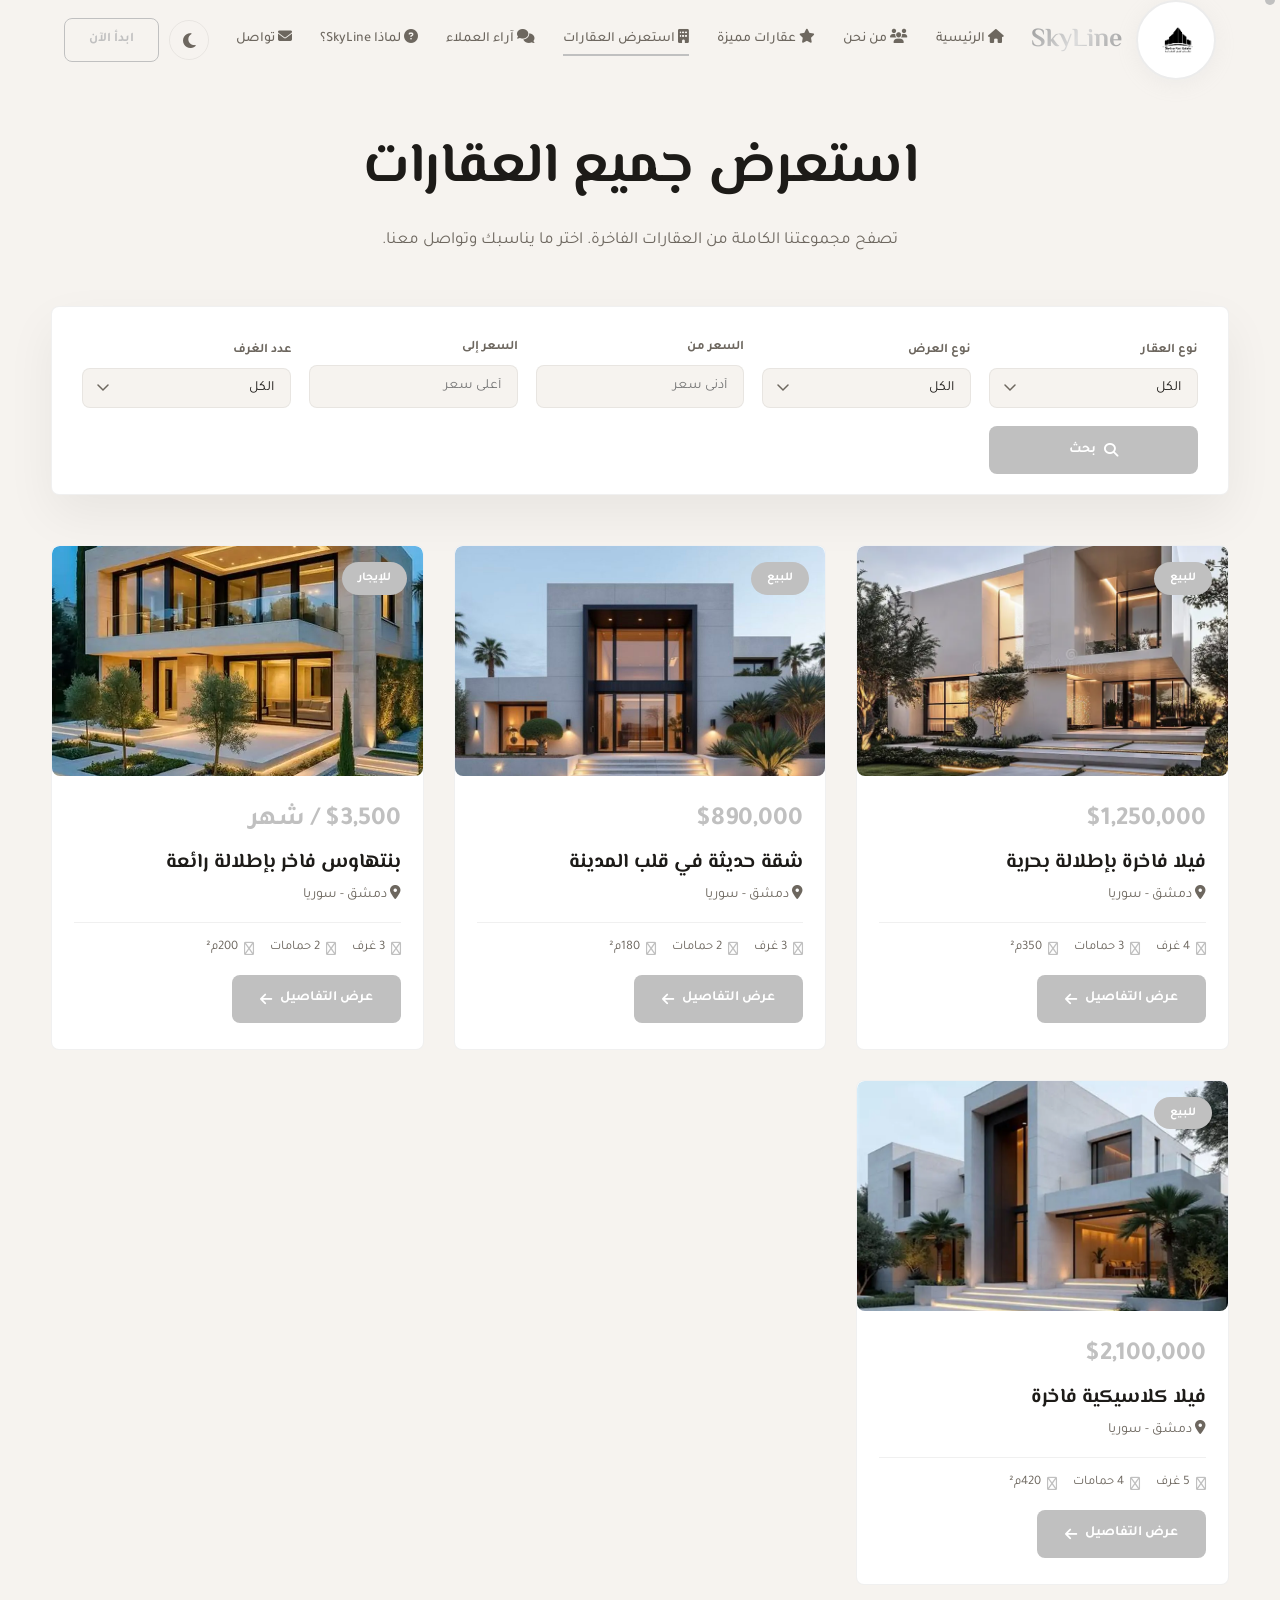
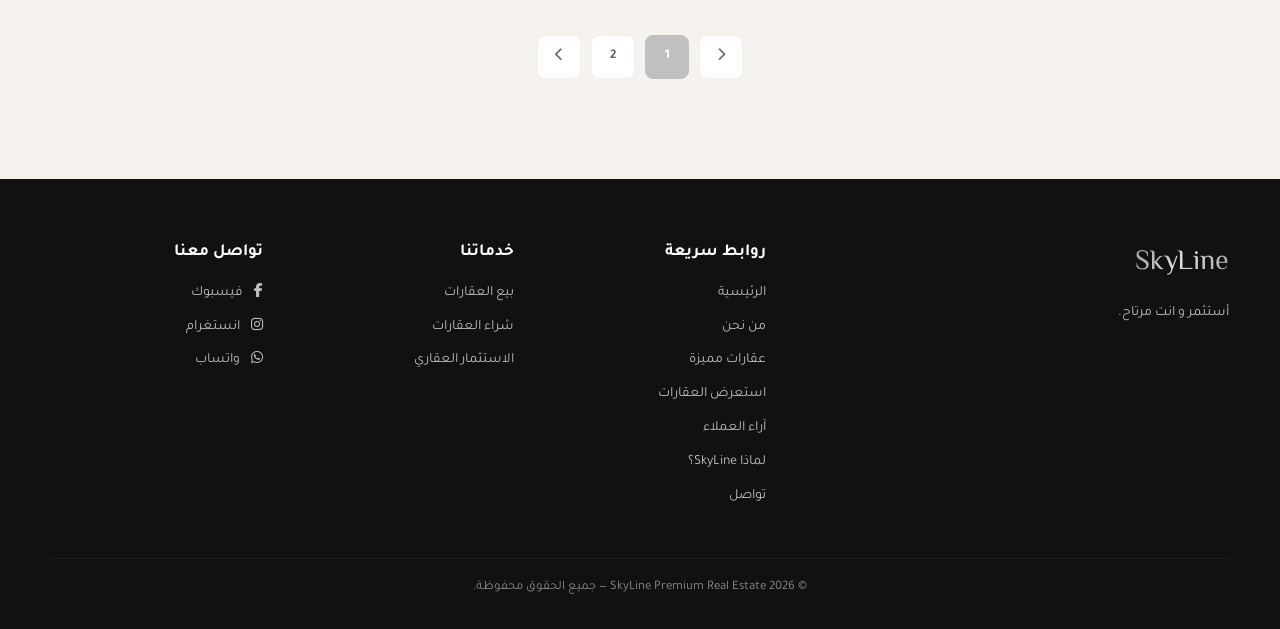
==== commit d04815da: "first commit" ====
--- a/properties.html
+++ b/properties.html
@@ -31,8 +31,7 @@
     <div class="loader-bar-wrap">
       <div class="loader-bar"></div>
     </div>
-    <p class="loader-text">نحن نبني ثقتك.. تفصيلاً تفصيلاً</p>
-  </div>
+<p class="loader-text">أستثمر و انت مرتاح</p>  </div>
 
   <!-- ===== المؤشر المخصص ===== -->
   <div class="cursor"></div>
@@ -305,31 +304,45 @@
   <footer>
     <div class="container">
       <div class="footer-grid">
-        <div>
-          <div class="footer-logo">SkyLine</div>
-          <p class="footer-about">حلول عقارية فاخرة بمعايير عالمية تجمع بين الجودة والابتكار والخبرة.</p>
-        </div>
-        <div>
-          <h3 style="margin-bottom:14px;font-size:17px;">روابط سريعة</h3>
-          <div class="footer-links">
-            <a href="index.html#hero">الرئيسية</a>
-            <a href="index.html#who">من نحن</a>
-            <a href="index.html#featured">عقارات مميزة</a>
-            <a href="properties.html">استعرض العقارات</a>
-            <a href="index.html#testimonials">آراء العملاء</a>
-            <a href="index.html#faq">لماذا SkyLine؟</a>
-            <a href="index.html#contact">تواصل</a>
-          </div>
-        </div>
-        <div>
-          <h3 style="margin-bottom:14px;font-size:17px;">خدماتنا</h3>
-          <div class="footer-links">
-            <a href="#">بيع العقارات</a>
-            <a href="#">شراء العقارات</a>
-            <a href="#">الاستثمار العقاري</a>
-          </div>
-        </div>
-      </div>
+  <div>
+    <div class="footer-logo">SkyLine</div>
+    <p class="footer-about">أستثمر و انت مرتاح.</p>
+  </div>
+  <div>
+    <h3 style="margin-bottom:14px;font-size:17px;">روابط سريعة</h3>
+    <div class="footer-links">
+      <a href="index.html#hero">الرئيسية</a>
+      <a href="index.html#who">من نحن</a>
+      <a href="index.html#featured">عقارات مميزة</a>
+      <a href="properties.html">استعرض العقارات</a>
+      <a href="index.html#testimonials">آراء العملاء</a>
+      <a href="index.html#faq">لماذا SkyLine؟</a>
+      <a href="index.html#contact">تواصل</a>
+    </div>
+  </div>
+  <div>
+    <h3 style="margin-bottom:14px;font-size:17px;">خدماتنا</h3>
+    <div class="footer-links">
+      <a href="properties.html?offer=sale">بيع العقارات</a>
+      <a href="properties.html?offer=sale">شراء العقارات</a>
+      <a href="index.html#faq">الاستثمار العقاري</a>
+    </div>
+  </div>
+  <div>
+    <h3 style="margin-bottom:14px;font-size:17px;">تواصل معنا</h3>
+    <div class="footer-links">
+      <a href="https://www.facebook.com/skylinepremium" target="_blank">
+        <i class="fa-brands fa-facebook-f" style="margin-left:8px;"></i> فيسبوك
+      </a>
+      <a href="https://www.instagram.com/skylinepremium" target="_blank">
+        <i class="fa-brands fa-instagram" style="margin-left:8px;"></i> انستغرام
+      </a>
+      <a href="https://wa.me/963967514352" target="_blank">
+        <i class="fa-brands fa-whatsapp" style="margin-left:8px;"></i> واتساب
+      </a>
+    </div>
+  </div>
+</div>
       <div class="footer-bottom">© 2026 SkyLine Premium Real Estate — جميع الحقوق محفوظة.</div>
     </div>
   </footer>
--- a/css/properties.css
+++ b/css/properties.css
@@ -784,7 +784,6 @@
     grid-template-columns: 1fr;
   }
 }
-
 /* ============================================================
    الفوتر
    ============================================================ */
@@ -793,11 +792,13 @@
   color: #fff;
   padding: 60px 0 30px;
 }
+
 .footer-grid {
   display: grid;
-  grid-template-columns: 2fr 1fr 1fr;
+  grid-template-columns: 2fr 1fr 1fr 1fr;
   gap: 40px;
 }
+
 .footer-logo {
   font-size: 28px;
   font-family: var(--font-title);
@@ -807,25 +808,30 @@
   -webkit-text-fill-color: transparent;
   display: inline-block;
 }
+
 .footer-about {
   color: #bdbdbd;
   line-height: 2;
   font-size: 14px;
 }
+
 .footer-links {
   display: flex;
   flex-direction: column;
   gap: 10px;
 }
+
 .footer-links a {
   color: #bdbdbd;
   transition: 0.3s;
   font-size: 14px;
 }
+
 .footer-links a:hover {
   color: var(--silver);
   padding-right: 6px;
 }
+
 .footer-bottom {
   margin-top: 50px;
   padding-top: 18px;
@@ -834,12 +840,14 @@
   color: #888;
   font-size: 13px;
 }
+
 @media (max-width: 992px) {
   .footer-grid {
     grid-template-columns: 1fr 1fr;
     gap: 30px;
   }
 }
+
 @media (max-width: 768px) {
   .footer-grid {
     grid-template-columns: 1fr;
